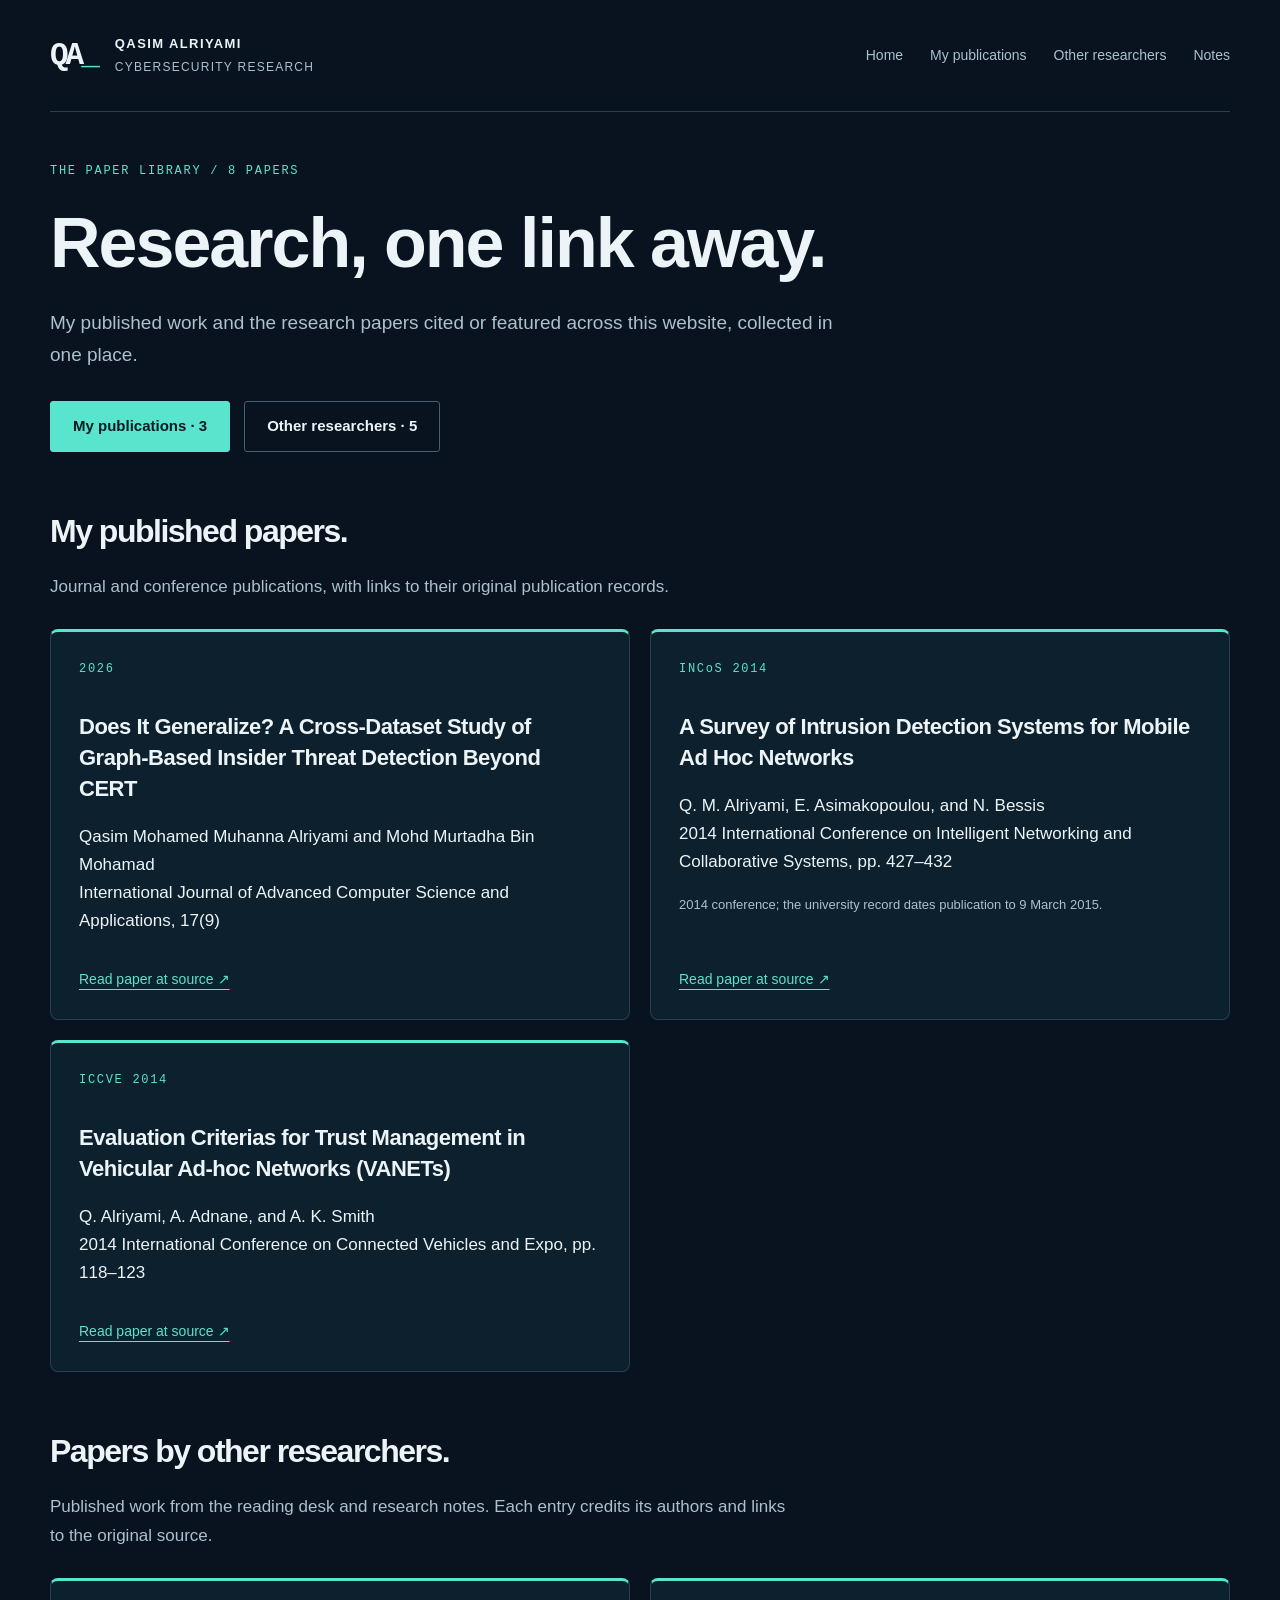
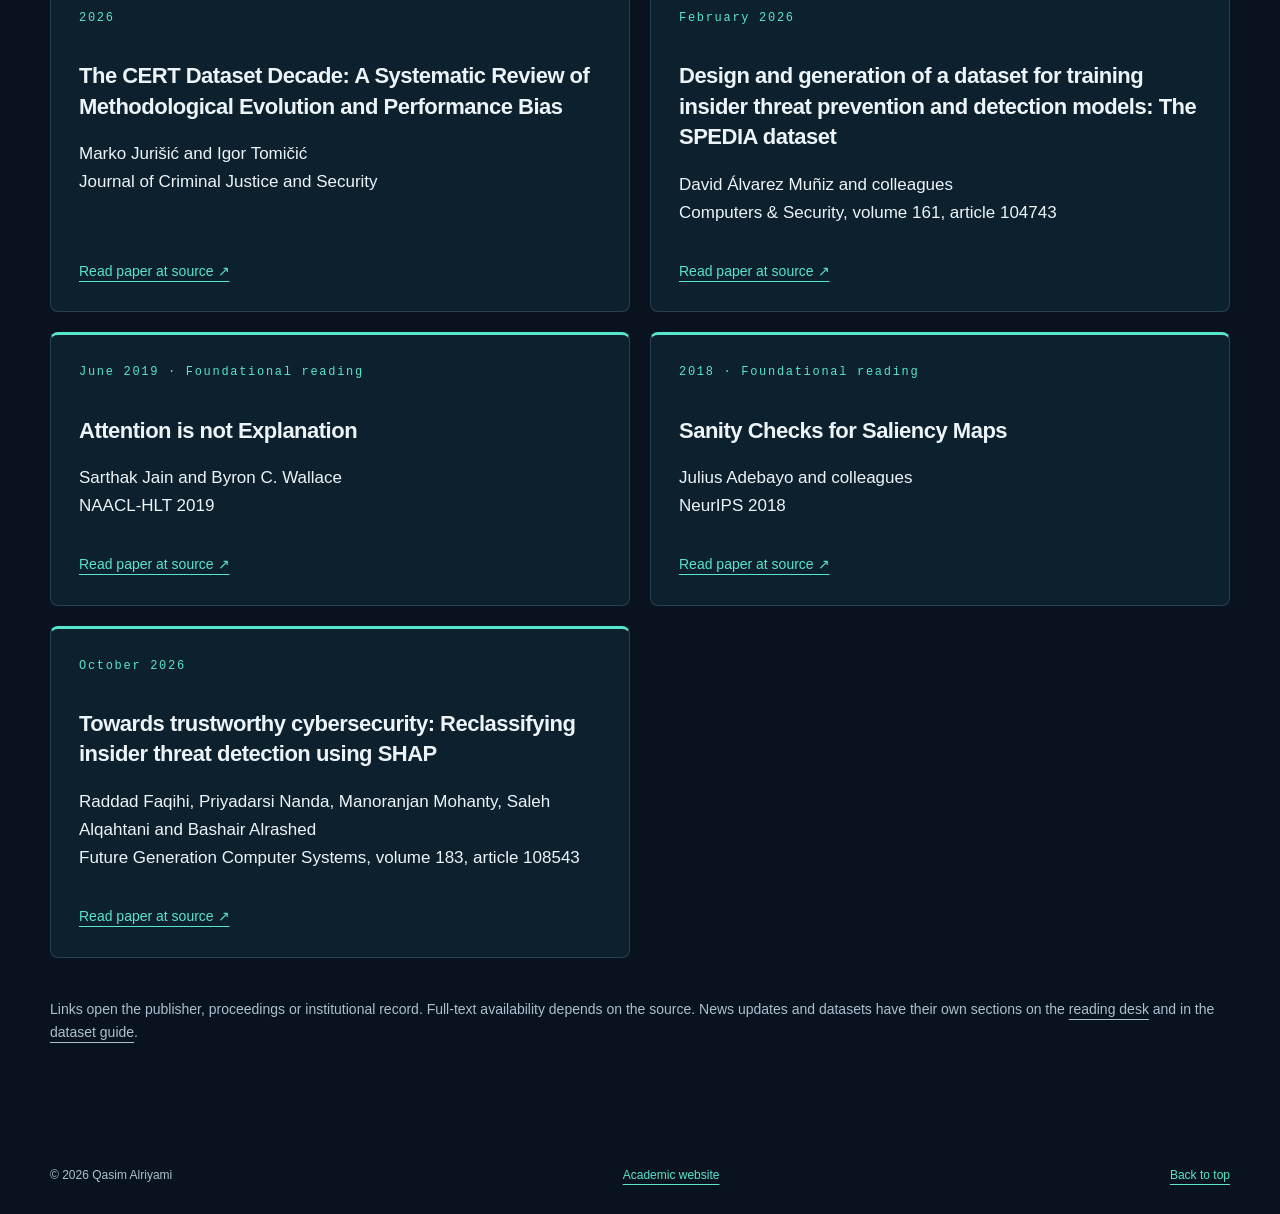
==== papers.html @ 3ee2c7c9 "Refresh reading desk with published SHAP insider-threat study" ====
<!doctype html>
<html lang="en"><head><meta charset="utf-8"><meta name="viewport" content="width=device-width, initial-scale=1"><meta name="description" content="Links to Qasim Alriyami's published research and papers cited or featured on his cybersecurity academic website."><meta name="theme-color" content="#08131f"><title>All papers | Qasim Alriyami</title><link rel="canonical" href="https://alriyami7777-alt.github.io/papers.html"><link rel="stylesheet" href="style.css?v=6"></head><body>
<a class="skip" href="#main">Skip to papers</a><header class="header wrap"><a class="brand" href="index.html"><span class="monogram">QA<span>_</span></span><span class="brand-text">QASIM ALRIYAMI<br><small>CYBERSECURITY RESEARCH</small></span></a><nav aria-label="Main navigation"><a href="index.html">Home</a><a href="#my-papers">My publications</a><a href="#other-papers">Other researchers</a><a href="index.html#notes">Notes</a></nav></header>
<main id="main" class="paper-library wrap"><div class="library-intro"><p class="eyebrow">THE PAPER LIBRARY / 8 PAPERS</p><h1>Research, one link away.</h1><p>My published work and the research papers cited or featured across this website, collected in one place.</p><div class="actions"><a class="button primary" href="#my-papers">My publications · 3</a><a class="button" href="#other-papers">Other researchers · 5</a></div></div>
<section id="my-papers" class="library-group" aria-labelledby="my-papers-title"><h2 id="my-papers-title">My published papers.</h2><p>Journal and conference publications, with links to their original publication records.</p><div class="paper-links-grid"><article class="paper-link-card"><p class="eyebrow">2026</p><h3><a href="https://thesai.org/Publications/ViewPaper?Volume=17&amp;Issue=9&amp;Code=IJACSA&amp;SerialNo=91">Does It Generalize? A Cross-Dataset Study of Graph-Based Insider Threat Detection Beyond CERT</a></h3><p class="reading-byline">Qasim Mohamed Muhanna Alriyami and Mohd Murtadha Bin Mohamad<br>International Journal of Advanced Computer Science and Applications, 17(9)</p><a class="text-link" href="https://thesai.org/Publications/ViewPaper?Volume=17&amp;Issue=9&amp;Code=IJACSA&amp;SerialNo=91" aria-label="Read paper: Does It Generalize? A Cross-Dataset Study of Graph-Based Insider Threat Detection Beyond CERT">Read paper at source ↗</a></article>
<article class="paper-link-card"><p class="eyebrow">INCoS 2014</p><h3><a href="https://doi.org/10.1109/INCoS.2014.27">A Survey of Intrusion Detection Systems for Mobile Ad Hoc Networks</a></h3><p class="reading-byline">Q. M. Alriyami, E. Asimakopoulou, and N. Bessis<br>2014 International Conference on Intelligent Networking and Collaborative Systems, pp. 427–432</p><p class="date-note">2014 conference; the university record dates publication to 9 March 2015.</p><a class="text-link" href="https://doi.org/10.1109/INCoS.2014.27" aria-label="Read paper: A Survey of Intrusion Detection Systems for Mobile Ad Hoc Networks">Read paper at source ↗</a></article>
<article class="paper-link-card"><p class="eyebrow">ICCVE 2014</p><h3><a href="https://doi.org/10.1109/ICCVE.2014.7297525">Evaluation Criterias for Trust Management in Vehicular Ad-hoc Networks (VANETs)</a></h3><p class="reading-byline">Q. Alriyami, A. Adnane, and A. K. Smith<br>2014 International Conference on Connected Vehicles and Expo, pp. 118–123</p><a class="text-link" href="https://doi.org/10.1109/ICCVE.2014.7297525" aria-label="Read paper: Evaluation Criterias for Trust Management in Vehicular Ad-hoc Networks (VANETs)">Read paper at source ↗</a></article></div></section>
<section id="other-papers" class="library-group" aria-labelledby="other-papers-title"><h2 id="other-papers-title">Papers by other researchers.</h2><p>Published work from the reading desk and research notes. Each entry credits its authors and links to the original source.</p><div class="paper-links-grid"><article class="paper-link-card"><p class="eyebrow">2026</p><h3><a href="https://www.fvv.um.si/rv/arhiv/2026/2026-02-Jurisic-Tomicic-E.html">The CERT Dataset Decade: A Systematic Review of Methodological Evolution and Performance Bias</a></h3><p class="reading-byline">Marko Jurišić and Igor Tomičić<br>Journal of Criminal Justice and Security</p><a class="text-link" href="https://www.fvv.um.si/rv/arhiv/2026/2026-02-Jurisic-Tomicic-E.html" aria-label="Read paper: The CERT Dataset Decade: A Systematic Review of Methodological Evolution and Performance Bias">Read paper at source ↗</a></article>
<article class="paper-link-card"><p class="eyebrow">February 2026</p><h3><a href="https://doi.org/10.1016/j.cose.2025.104743">Design and generation of a dataset for training insider threat prevention and detection models: The SPEDIA dataset</a></h3><p class="reading-byline">David Álvarez Muñiz and colleagues<br>Computers &amp; Security, volume 161, article 104743</p><a class="text-link" href="https://doi.org/10.1016/j.cose.2025.104743" aria-label="Read paper: Design and generation of a dataset for training insider threat prevention and detection models: The SPEDIA dataset">Read paper at source ↗</a></article>
<article class="paper-link-card"><p class="eyebrow">June 2019 · Foundational reading</p><h3><a href="https://aclanthology.org/N19-1357/">Attention is not Explanation</a></h3><p class="reading-byline">Sarthak Jain and Byron C. Wallace<br>NAACL-HLT 2019</p><a class="text-link" href="https://aclanthology.org/N19-1357/" aria-label="Read paper: Attention is not Explanation">Read paper at source ↗</a></article>
<article class="paper-link-card"><p class="eyebrow">2018 · Foundational reading</p><h3><a href="https://papers.nips.cc/paper/2018/hash/294a8ed24b1ad22ec2e7efea049b8737-Abstract.html">Sanity Checks for Saliency Maps</a></h3><p class="reading-byline">Julius Adebayo and colleagues<br>NeurIPS 2018</p><a class="text-link" href="https://papers.nips.cc/paper/2018/hash/294a8ed24b1ad22ec2e7efea049b8737-Abstract.html" aria-label="Read paper: Sanity Checks for Saliency Maps">Read paper at source ↗</a></article>
<article class="paper-link-card"><p class="eyebrow">October 2026</p><h3><a href="https://www.sciencedirect.com/science/article/pii/S0167739X26001779">Towards trustworthy cybersecurity: Reclassifying insider threat detection using SHAP</a></h3><p class="reading-byline">Raddad Faqihi, Priyadarsi Nanda, Manoranjan Mohanty, Saleh Alqahtani and Bashair Alrashed<br>Future Generation Computer Systems, volume 183, article 108543</p><a class="text-link" href="https://www.sciencedirect.com/science/article/pii/S0167739X26001779" aria-label="Read paper: Towards trustworthy cybersecurity: Reclassifying insider threat detection using SHAP">Read paper at source ↗</a></article></div></section>
<p class="library-footnote">Links open the publisher, proceedings or institutional record. Full-text availability depends on the source. News updates and datasets have their own sections on the <a href="index.html#reading">reading desk</a> and in the <a href="index.html#datasets">dataset guide</a>.</p></main><footer class="wrap"><span>© 2026 Qasim Alriyami</span><a href="index.html">Academic website</a><a href="#main">Back to top</a></footer></body></html>
---- style.css ----
:root{color-scheme:dark;--bg:#08131f;--panel:#102331;--text:#edf4f8;--muted:#acc0cf;--accent:#58e4cd;--line:#284151;--mono:Consolas,'Courier New',monospace;--sans:'Segoe UI',Arial,sans-serif}
*{box-sizing:border-box}html{scroll-behavior:smooth;scroll-padding-top:32px}body{margin:0;background:var(--bg);color:var(--text);font-family:var(--sans);font-size:17px;line-height:1.65}a{color:inherit;text-underline-offset:5px}a:hover{color:var(--accent)}a:focus-visible{outline:2px solid var(--accent);outline-offset:7px}::selection{background:var(--accent);color:var(--bg)}.wrap{width:min(1180px,calc(100% - 96px));margin-inline:auto}.header{display:flex;align-items:center;justify-content:space-between;gap:28px;padding-block:30px;border-bottom:1px solid var(--line)}.brand{display:flex;align-items:center;gap:18px;text-decoration:none}.monogram{font-family:var(--mono);font-size:31px;font-weight:700;letter-spacing:-3px}.monogram span{color:var(--accent)}.brand-text{font-size:13px;line-height:1.7;font-weight:700;letter-spacing:1.4px}.brand-text small{font-size:12px;font-weight:400;color:var(--muted);letter-spacing:1.25px}nav{display:flex;gap:27px}nav a{font-size:14px;text-decoration:none;color:var(--muted)}.hero{display:grid;grid-template-columns:1.25fr 1fr;align-items:center;gap:80px;padding-block:78px 90px}.eyebrow{font:12px/1.6 var(--mono);letter-spacing:1.7px;color:var(--accent);margin:0 0 24px}h1,h2,h3,p{margin-top:0}h1{font-size:clamp(58px,6.7vw,92px);line-height:1.02;font-weight:650;letter-spacing:-4.5px;margin-bottom:27px}.cursor{color:var(--accent)}.hero-line{font-size:29px;line-height:1.35;letter-spacing:-.6px;margin-bottom:23px}.hero-line em{font-style:normal;color:var(--accent)}.intro{max-width:540px;color:var(--muted);font-size:18px;line-height:1.75}.actions{display:flex;gap:14px;flex-wrap:wrap;margin-top:31px}.button{display:inline-flex;justify-content:center;align-items:center;padding:12px 22px;border:1px solid #45606e;border-radius:3px;text-decoration:none;font-size:15px;font-weight:600;min-height:48px}.button.primary{background:var(--accent);color:#071a21;border-color:var(--accent)}.button:hover{background:#183b47;color:var(--text)}.button.primary:hover{background:#90f2e0;color:#071a21}.research-panel{background:linear-gradient(135deg,#122a3a,#0a1a28);border:1px solid #365463;border-radius:7px;box-shadow:18px 18px 0 #0c1b27;transform:translateY(12px)}.panel-bar{display:flex;justify-content:space-between;border-bottom:1px solid #365463;padding:17px 25px;font:12px var(--mono);letter-spacing:1.3px;color:var(--muted)}.panel-body{padding:28px 32px}.prompt{font:14px var(--mono);color:var(--accent);margin-bottom:22px}.panel-body h2{font-size:27px;font-weight:500;line-height:1.4;letter-spacing:-.5px;margin-bottom:26px}.panel-body dl{margin:0}.panel-body dl div{display:grid;grid-template-columns:88px 1fr;gap:16px;border-top:1px solid var(--line);padding:15px 0}.panel-body dt{font:12px/1.7 var(--mono);letter-spacing:1px;color:var(--muted)}.panel-body dd{margin:0;font-size:15px;line-height:1.6}.signal{height:41px;display:flex;align-items:center;gap:5px;margin-top:20px}.signal span{display:block;flex:1;height:25%;background:#58e4cd66}.signal span:nth-child(3n){height:50%;background:#58e4cd99}.signal span:nth-child(4n){height:80%;background:#58e4cd}.signal span:nth-child(7n){height:100%}.panel-foot{font:12px/1.7 var(--mono);letter-spacing:1px;color:var(--muted);margin:12px 0 0}.identity-strip{border-block:1px solid var(--line);background:#0c1c29}.identity-inner{display:grid;grid-template-columns:1fr 1.15fr .8fr;gap:25px;padding-block:27px}.identity-inner span,.identity-inner a{font-size:13px;color:var(--muted);text-decoration:none}.identity-inner b{display:block;color:var(--text);font-size:14px;font-weight:500;margin-bottom:3px}.section{padding-block:92px}.section-heading{margin-bottom:42px;max-width:760px}.section-heading .eyebrow{margin-bottom:15px}h2{font-size:40px;line-height:1.2;font-weight:550;letter-spacing:-1.5px;margin-bottom:23px}.section-heading>p:not(.eyebrow){color:var(--muted);max-width:680px}.research-grid{display:grid;grid-template-columns:repeat(3,1fr);gap:0;border-top:1px solid var(--line)}.research-grid article{padding:30px 30px 8px 0}.research-grid article+article{border-left:1px solid var(--line);padding-left:30px}.index{font:13px var(--mono);color:var(--accent)}h3{font-size:23px;line-height:1.4;font-weight:550;letter-spacing:-.5px}.research-grid h3{margin-block:23px 17px}.research-grid p{font-size:16px;color:var(--muted)}.research-grid .tags{font:12px/1.7 var(--mono);letter-spacing:.7px;color:var(--accent);margin-top:26px}.publications{background:#0d1d2a;border-block:1px solid var(--line)}.horizontal{display:flex;justify-content:space-between;align-items:end;max-width:none;gap:35px}.horizontal h2{margin-bottom:0}.horizontal>p{font-size:15px;margin-bottom:0}.text-link{font-size:14px;color:var(--accent);white-space:nowrap}.publication{display:grid;grid-template-columns:145px 1fr;gap:30px;padding:36px 0;border-top:1px solid var(--line)}.publication:last-child{padding-bottom:0}.publication.featured{padding:32px;background:#122b39;border:1px solid #365965;border-left:3px solid var(--accent);margin-bottom:16px}.pub-year{font:29px/1.3 var(--mono);color:var(--accent)}.pub-year span{display:block;font-size:12px;line-height:1.7;letter-spacing:1px;color:var(--muted);margin-top:11px}.pub-content h3{font-size:24px;max-width:770px;margin-bottom:15px}.pub-content h3 a{text-decoration:none}.pub-content .eyebrow{font-size:12px;margin-bottom:14px}.authors{font-size:15px;margin-bottom:5px;color:#cedce6}.venue{font-size:14px;color:var(--muted);margin-bottom:13px}.pub-summary{color:var(--muted);font-size:16px;max-width:760px;margin-top:19px}.pub-links{display:flex;gap:24px;flex-wrap:wrap;margin-top:22px;font-size:14px;color:var(--accent)}.date-note{font-size:13px;color:var(--muted)}.repo{display:grid;grid-template-columns:45px 1fr 90px;gap:28px;padding:30px 0;border-top:1px solid var(--line);text-decoration:none}.repo-number{font:16px var(--mono);color:var(--muted);padding-top:5px}.repo-label{font:12px/1.7 var(--mono);letter-spacing:1px;color:var(--accent)}.repo h3{margin:8px 0}.repo p{font-size:16px;color:var(--muted);max-width:740px;margin:0}.repo-action{font-size:14px;align-self:center;color:var(--accent)}.repo:hover{background:#102331}.principles{border-top:1px solid var(--line);display:grid;grid-template-columns:1fr 1.3fr;gap:60px}.principle-list article{display:flex;gap:23px;margin-bottom:26px}.principle-list article:last-child{margin-bottom:0}.principle-list article>span{font:13px var(--mono);color:var(--accent);padding-top:8px}.principle-list h3{font-size:21px;margin-bottom:9px}.principle-list p{font-size:16px;color:var(--muted);margin:0}.connect{padding-block:75px;background:#12323d;border-block:1px solid #345864}.connect h2{font-size:48px}.connect p:not(.eyebrow){max-width:630px;color:#c1d7de}footer{padding-block:28px;display:flex;justify-content:space-between;gap:20px;color:var(--muted);font-size:12px}footer a{color:var(--accent)}.skip{position:absolute;left:20px;top:-100px;padding:12px 18px;background:var(--accent);color:var(--bg);z-index:10}.skip:focus{top:15px}
@media(max-width:1000px){.wrap{width:calc(100% - 64px)}.hero{gap:40px}.hero h1{font-size:72px}.brand-text{display:none}.panel-body{padding:24px}.research-grid article{padding-right:20px}.research-grid article+article{padding-left:20px}.identity-inner{grid-template-columns:1fr 1fr}.identity-inner>a{grid-column:1/-1}.principles{gap:35px}}
@media(max-width:720px){.wrap{width:calc(100% - 40px)}.header{padding-block:22px;gap:16px;flex-wrap:wrap}nav{gap:21px;flex-wrap:wrap}nav a{font-size:13px}.hero{grid-template-columns:1fr;gap:34px;padding-block:48px 60px}.hero h1{font-size:68px;letter-spacing:-3px}.eyebrow{font-size:12px;letter-spacing:1.2px}.hero-line{font-size:26px}.intro{font-size:17px}.research-panel{transform:none;box-shadow:8px 8px 0 #0c1b27}.panel-body h2 br{display:none}.panel-body h2{font-size:25px}.signal{height:28px}.identity-inner{grid-template-columns:1fr;gap:19px}.section{padding-block:58px}h2{font-size:33px}.research-grid{grid-template-columns:1fr}.research-grid article,.research-grid article+article{padding:25px 0;border-left:0;border-bottom:1px solid var(--line)}.research-grid h3 br{display:none}.research-grid h3{margin-top:15px}.research-grid .tags{margin-top:16px}.horizontal{display:block}.horizontal .text-link{display:inline-block;margin-top:22px}.horizontal>p{margin-top:20px}.publication,.publication.featured{grid-template-columns:1fr;gap:20px;padding:27px 0}.publication.featured{padding:25px 20px}.pub-year{display:flex;gap:17px;align-items:center;font-size:24px}.pub-year span{margin:0}.pub-content h3{font-size:22px}.repo{grid-template-columns:27px 1fr;gap:15px}.repo-action{grid-column:2}.repo h3{font-size:21px}.principles{grid-template-columns:1fr;gap:15px}.connect{padding-block:55px}.connect h2{font-size:39px}footer{flex-wrap:wrap}footer>span:nth-child(2){display:none}}
@media(prefers-reduced-motion:reduce){html{scroll-behavior:auto}}
@media print{body{background:white;color:#111;font-size:11pt}.wrap{width:100%}.header,nav,.research-panel,.actions,.identity-strip,.connect,footer,.skip{display:none}.hero{display:block;padding:10px 0}.hero h1{font-size:36pt}.hero h1 br{display:none}h2{font-size:22pt}h3,.pub-content h3{font-size:14pt}.section{padding:20px 0}.publications,.publication.featured{background:white;border-color:#aaa}.eyebrow,.pub-year,.pub-links,a,.hero-line em,.index,.repo-label{color:#174b57}.intro,.section-heading>p,.research-grid p,.authors,.venue,.pub-summary,.date-note,.repo p,.principle-list p{color:#333}.research-grid,.principles{display:block}.research-grid article+article{border:0;padding-left:0}.publication{break-inside:avoid}.pub-links{margin-top:8px}.repo-action{display:none}}

/* Graphics edition */
.hero{grid-template-columns:1fr 1.08fr;gap:45px;padding-block:64px 72px}.hero-copy{position:relative;z-index:1}.hero h1{font-size:clamp(58px,6.4vw,86px)}
.cyber-visual{position:relative;margin:0;background:#07141f;border:1px solid #34515c;border-radius:12px;overflow:hidden;box-shadow:0 24px 64px #0005;isolation:isolate}
.cyber-visual img{display:block;width:100%;height:auto;aspect-ratio:1/1;object-fit:cover}.visual-kicker{display:flex;justify-content:space-between;align-items:center;gap:15px;padding:19px 24px;background:#0c202c;font:12px/1.6 var(--mono);letter-spacing:1px;color:#b7e8e2;border-bottom:1px solid #294652}.mini-icon{width:21px;height:21px;flex-shrink:0;color:var(--accent)}
.cyber-visual figcaption{display:flex;justify-content:space-between;gap:16px;padding:19px 24px;background:#0c202c;font:12px/1.7 var(--mono);letter-spacing:1px;color:var(--muted);border-top:1px solid #294652}
.research-grid{gap:20px;border:0}.research-grid article,.research-grid article+article{padding:26px;background:#0d202d;border:1px solid #2b4351;border-radius:8px;transition:border-color .2s,transform .2s}.research-grid article:hover{border-color:#58e4cdaa;transform:translateY(-3px)}.research-card-top{display:flex;justify-content:space-between;align-items:center}.research-icon{color:var(--accent);width:32px;height:32px}.research-grid h3{margin-top:25px}.research-grid .index{color:#98b0bf}.research-grid .tags{font-size:12px;overflow-wrap:anywhere}
.publication-icon{display:block;width:31px;height:31px;margin-bottom:20px;color:#76b8ba}.publication.featured{border-radius:8px;background:linear-gradient(120deg,#123240,#101f2e);box-shadow:0 12px 30px #0002}.publication.featured .publication-icon{color:var(--accent)}.pub-links a{display:inline-flex;align-items:center;border:1px solid #3a5f68;border-radius:4px;padding:7px 13px;text-decoration:none;font-size:13px}.pub-links a:hover{background:#214451;color:#f1ffff}.pub-links{gap:12px}.repo{border-bottom:1px solid var(--line);padding-inline:20px;border-radius:6px}.connect{background:linear-gradient(110deg,#12323d,#0a1828)}
@media(max-width:1000px){.hero{gap:32px}.hero h1{font-size:70px}.visual-kicker,.cyber-visual figcaption{padding:16px;font-size:12px}.research-grid{gap:14px}.research-grid article,.research-grid article+article{padding:21px}}
@media(max-width:720px){.hero{grid-template-columns:1fr;gap:40px;padding-block:45px 50px}.hero h1{font-size:68px}.cyber-visual{max-width:520px;width:100%;margin-inline:auto}.visual-kicker,.cyber-visual figcaption{font-size:12px;padding:15px}.research-grid{gap:18px}.research-grid article,.research-grid article+article{padding:24px}.publication-icon{width:24px;height:24px;margin:0}.pub-year{flex-wrap:wrap}.pub-year span{flex-basis:auto}.repo{padding-inline:0}}
@media(prefers-reduced-motion:reduce){.research-grid article{transition:none}.research-grid article:hover{transform:none}}
@media print{.cyber-visual,.research-icon,.publication-icon{display:none}.research-grid article,.research-grid article+article,.publication.featured{background:white;box-shadow:none;border:1px solid #aaa;break-inside:avoid;margin-bottom:15px}.pub-links a{border:0;padding:0}}

/* Research notebook and curated reading */
.notebook-strip{display:flex;align-items:center;gap:25px;padding-block:22px;border-bottom:1px solid var(--line)}.notebook-strip .eyebrow{margin:0;flex-shrink:0}.notebook-strip>a{font-size:15px;text-decoration:none}.notebook-strip>time{font:12px var(--mono);color:var(--muted);margin-left:auto;white-space:nowrap}
.notes-grid{display:grid;grid-template-columns:repeat(3,minmax(0,1fr));gap:22px}.note-card{display:flex;flex-direction:column;padding:27px;border:1px solid #385260;border-top:3px solid var(--accent);border-radius:7px;background:#102331}.note-card-top{display:flex;align-items:center;justify-content:space-between;gap:15px;margin-bottom:23px}.note-topic{font:12px var(--mono);color:var(--accent);letter-spacing:1px}.note-card h3{font-size:24px;line-height:1.35}.note-card h3 a{text-decoration:none}.note-card>p{color:var(--muted);font-size:16px}.note-card-bottom{display:flex;justify-content:space-between;align-items:center;gap:14px;margin-top:auto;padding-top:19px;border-top:1px solid var(--line);font-size:13px}.note-card-bottom time{color:var(--muted)}.note-card-bottom a{color:var(--accent)}
.reading-section{background:#0d1d2a;border-block:1px solid var(--line)}.reading-intro{max-width:750px;color:var(--muted);margin-bottom:40px}.reading-reviewed{font-size:13px!important}.reading-reviewed time{font-size:15px;color:var(--accent)}.reading-group+.reading-group{margin-top:45px}.reading-group>h3{font-size:22px;margin-bottom:22px}.reading-news-grid,.reading-paper-grid{display:grid;grid-template-columns:repeat(2,minmax(0,1fr));gap:22px}.reading-card{padding:27px;background:#0a1824;border:1px solid #2b4554;border-radius:6px}.reading-card h4{font-size:22px;line-height:1.4;letter-spacing:-.4px;font-weight:550;margin:16px 0}.reading-card h4 a{text-decoration:none}.reading-meta{font:12px/1.8 var(--mono);color:var(--accent);margin-bottom:12px}.reading-meta span{color:var(--muted)}.reading-card p{font-size:15px;color:var(--muted)}.reading-card .reading-meta{font-size:12px;color:var(--accent)}.reading-card .reading-byline{font-size:13px;color:#bad0de;margin-bottom:18px}.reading-relevance{border-left:2px solid #3d797a;padding-left:15px;margin-block:22px}.reading-relevance strong{display:block;color:#d7e9ef;font-size:13px;font-weight:600;margin-bottom:4px}.reading-card>.text-link{font-size:14px}.reading-footnote{font-size:13px;color:var(--muted);max-width:860px;margin:32px 0 0}
.note-page{max-width:820px;padding-block:50px 80px}.note-page article>.eyebrow{margin-top:45px}.note-page h1{font-size:clamp(38px,4.6vw,58px);line-height:1.12;letter-spacing:-2px;margin-bottom:22px}.note-page article>p{font-size:18px;line-height:1.85;color:#c5d5df}.note-page article>.note-meta{font:13px/1.6 var(--mono);color:var(--accent);margin-bottom:30px}.note-page article>.note-lead{font-size:23px;color:#edf4f8;line-height:1.6;margin-bottom:32px}.note-sources{border-block:1px solid var(--line);padding-block:25px;margin-top:35px}.note-sources h2{font-size:23px;letter-spacing:-.5px}.note-sources ul{padding-left:22px}.note-sources li{margin-bottom:14px;font-size:16px;color:var(--accent)}.note-context{font-size:14px;color:var(--muted);margin-top:28px}
@media(max-width:1000px){nav{gap:18px}.notes-grid{gap:15px}.note-card{padding:22px}.note-card h3{font-size:22px}.notebook-strip{gap:18px}.notebook-strip .eyebrow{max-width:145px}.reading-card{padding:23px}}
@media(max-width:720px){.header{align-items:flex-start}.header nav{gap:15px 20px;max-width:270px;justify-content:flex-end}.notes-grid,.reading-news-grid,.reading-paper-grid{grid-template-columns:1fr}.notebook-strip{display:grid;gap:7px;padding-block:20px}.notebook-strip .eyebrow{max-width:none}.notebook-strip>time{margin:0}.reading-reviewed{margin-top:20px!important}.note-page{padding-block:35px 50px}.note-page h1{font-size:40px;letter-spacing:-1.3px}.note-page article>.note-lead{font-size:21px}.note-page article>p{font-size:17px}.reading-card h4{font-size:21px}.note-sources a{overflow-wrap:anywhere}}
@media print{.notebook-strip{display:none}.notes-grid,.reading-news-grid,.reading-paper-grid{display:block}.note-card,.reading-card,.reading-section{background:white;color:#111;break-inside:avoid;margin-bottom:15px}.note-page article>p,.reading-card p,.note-card>p,.reading-footnote,.note-context{color:#333}.note-page article>.note-lead{color:#111}.note-card h3 a,.reading-card h4 a{color:#174b57}}

/* Academic qualifications */
.education-section{border-top:1px solid var(--line)}.education-grid{display:grid;grid-template-columns:repeat(3,minmax(0,1fr));gap:22px}.education-card{padding:30px 27px;background:linear-gradient(135deg,#10303e,#0c1c2a);border:1px solid #335767;border-radius:8px}.degree-mark{font-size:45px;font-weight:600;letter-spacing:-1.5px;line-height:1.2;display:block;color:var(--accent);margin-bottom:24px}.education-card h3{font-size:23px;margin-bottom:10px}.degree-field{color:#d5e8f0;font-size:17px;margin-bottom:22px}.degree-institution{color:#d5e8f0;font-size:16px;margin:22px 0 6px}.degree-location{font-size:14px;color:var(--muted);margin:0}.education-section .horizontal>p{max-width:370px}@media(max-width:720px){.education-grid{grid-template-columns:1fr}.education-card{padding:26px}.education-section h2{font-size:32px}}@media print{.education-grid{display:block}.education-card{background:white;break-inside:avoid;margin-bottom:12px}.degree-institution,.degree-field,.degree-location{color:#333}}

/* Institution links and dataset field guide */
.degree-institution a{color:var(--accent);text-decoration:underline;text-decoration-thickness:1px;text-underline-offset:4px}.dataset-section{padding-top:54px;scroll-margin-top:24px}.dataset-heading{max-width:750px;margin-bottom:26px}.dataset-heading h3{font-size:30px;margin-bottom:16px}.dataset-heading>p:last-child,.dataset-footnote{color:var(--muted);font-size:15px}.dataset-grid{display:grid;grid-template-columns:repeat(3,minmax(0,1fr));gap:20px}.dataset-card{display:flex;flex-direction:column;padding:26px;border:1px solid var(--line);border-top:3px solid var(--accent);border-radius:8px;background:#0d202d;scroll-margin-top:24px}.dataset-kind{font:11px/1.7 var(--mono);letter-spacing:.6px;color:var(--accent);min-height:38px}.dataset-card h4{font:600 32px/1.2 var(--mono);letter-spacing:-1px;margin:0 0 16px}.dataset-card p{font-size:15px;color:var(--muted)}.dataset-card .dataset-kind{font-size:11px;color:var(--accent)}.dataset-owner{font-size:13px!important;min-height:62px}.dataset-context{border-top:1px solid var(--line);padding-top:18px}.dataset-context strong{display:block;color:var(--text);margin-bottom:6px;font-weight:500}.dataset-card .text-link{margin-top:auto;padding-top:14px;white-space:normal}.dataset-footnote{margin-top:23px}.dataset-footnote a{color:var(--accent)}
@media(max-width:900px){.dataset-grid{grid-template-columns:1fr}.dataset-kind,.dataset-owner{min-height:0}.dataset-card{padding:24px}.dataset-heading h3{font-size:26px}}
@media print{.dataset-grid{display:block}.dataset-card{background:white;break-inside:avoid;margin-bottom:15px}.dataset-card p,.dataset-context strong,.dataset-heading>p:last-child,.dataset-footnote{color:#333}}

/* All papers library */
.paper-library{padding-block:50px 80px}.library-intro{max-width:800px;margin-bottom:46px}.library-intro h1{font-size:clamp(42px,6vw,70px);line-height:1.1;letter-spacing:-2px;margin:15px 0 25px}.library-intro>p:not(.eyebrow){color:var(--muted);font-size:19px}.library-group{margin-top:60px;scroll-margin-top:24px}.library-group>h2{font-size:32px}.library-group>p{color:var(--muted);max-width:750px}.paper-links-grid{display:grid;grid-template-columns:repeat(2,minmax(0,1fr));gap:20px;margin-top:28px}.paper-link-card{padding:28px;display:flex;flex-direction:column;border:1px solid var(--line);border-top:3px solid var(--accent);border-radius:8px;background:#0d202d}.paper-link-card h3{font-size:22px;margin:9px 0 18px}.paper-link-card h3 a{text-decoration:none}.paper-link-card .text-link{margin-top:auto;padding-top:15px;white-space:normal}.paper-link-card .reading-byline{margin-bottom:18px}.library-footnote{margin-top:40px;color:var(--muted);font-size:14px}
@media(max-width:720px){.paper-links-grid{grid-template-columns:1fr}.paper-library{padding-top:32px}.paper-link-card{padding:23px}.library-group{margin-top:45px}}
@media print{.paper-links-grid{display:block}.paper-link-card{background:white;break-inside:avoid;margin-bottom:15px}.library-intro>p:not(.eyebrow),.library-group>p,.library-footnote{color:#333}}
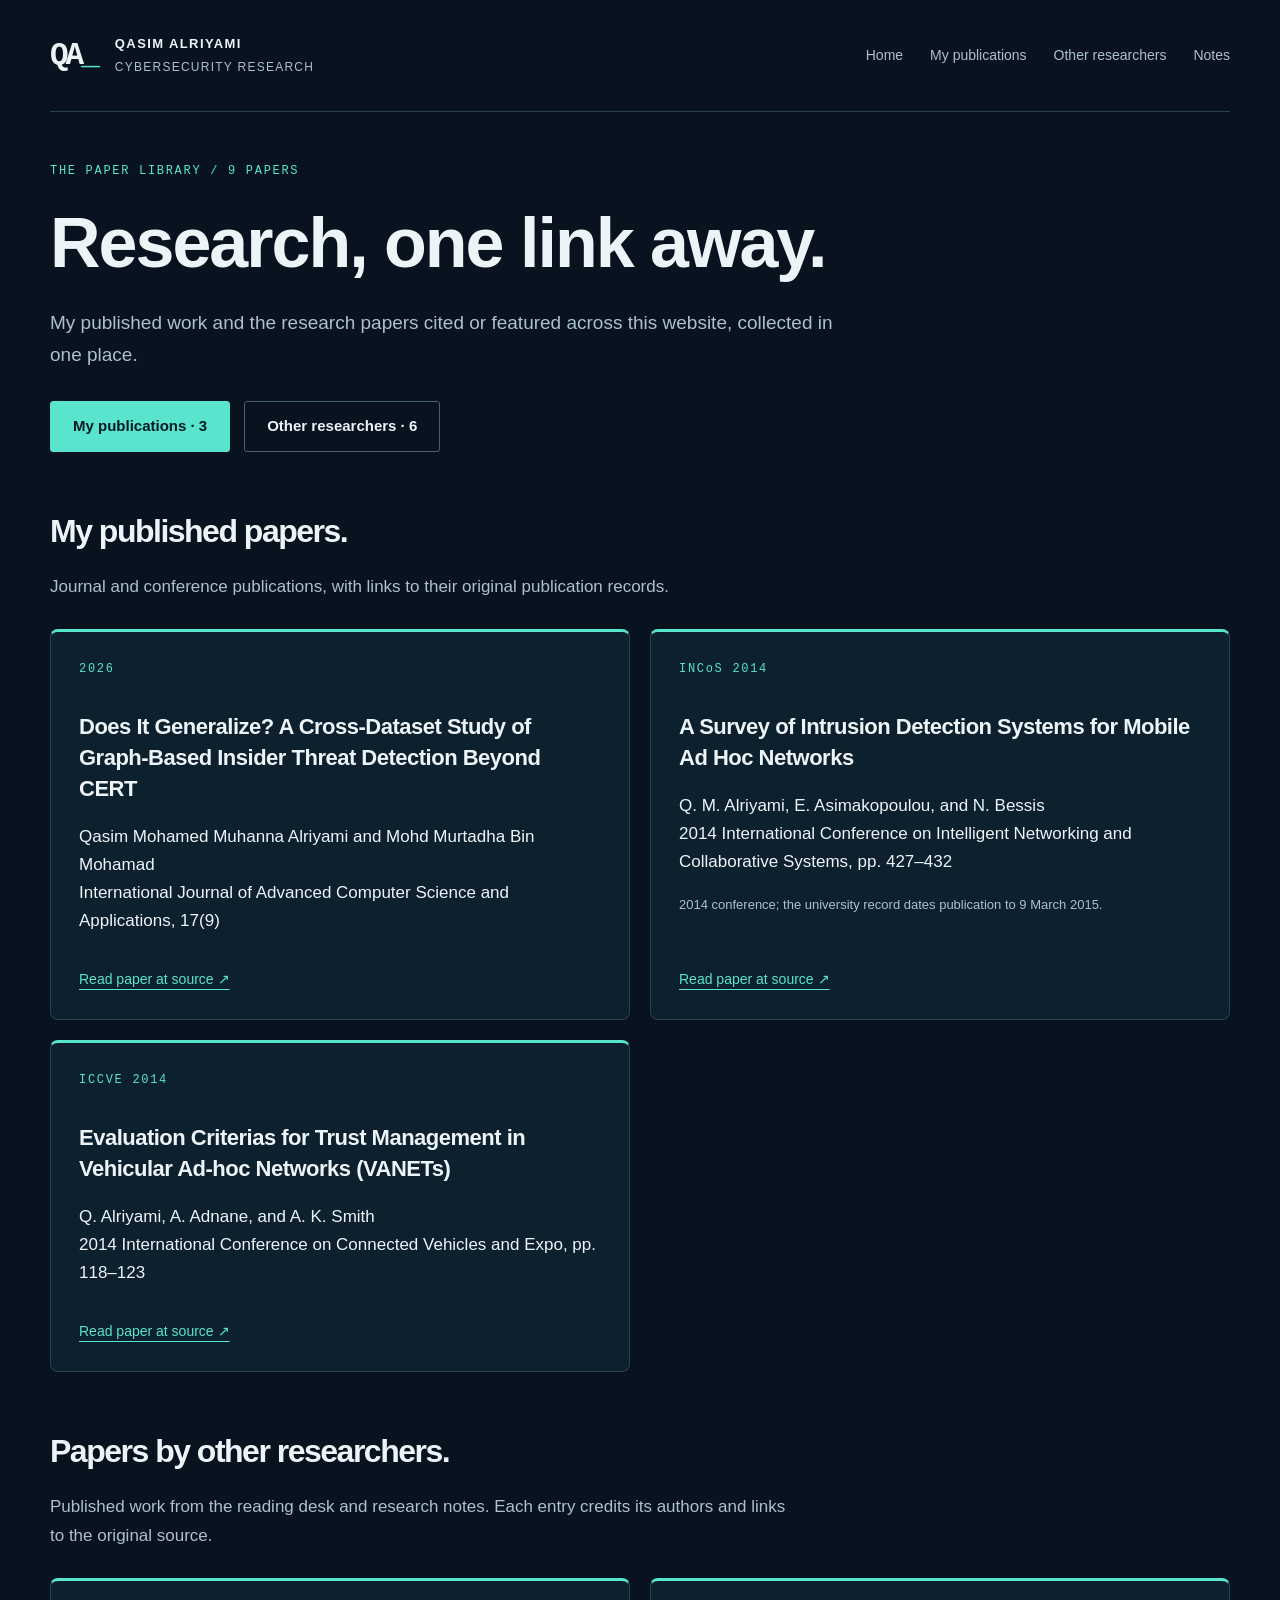
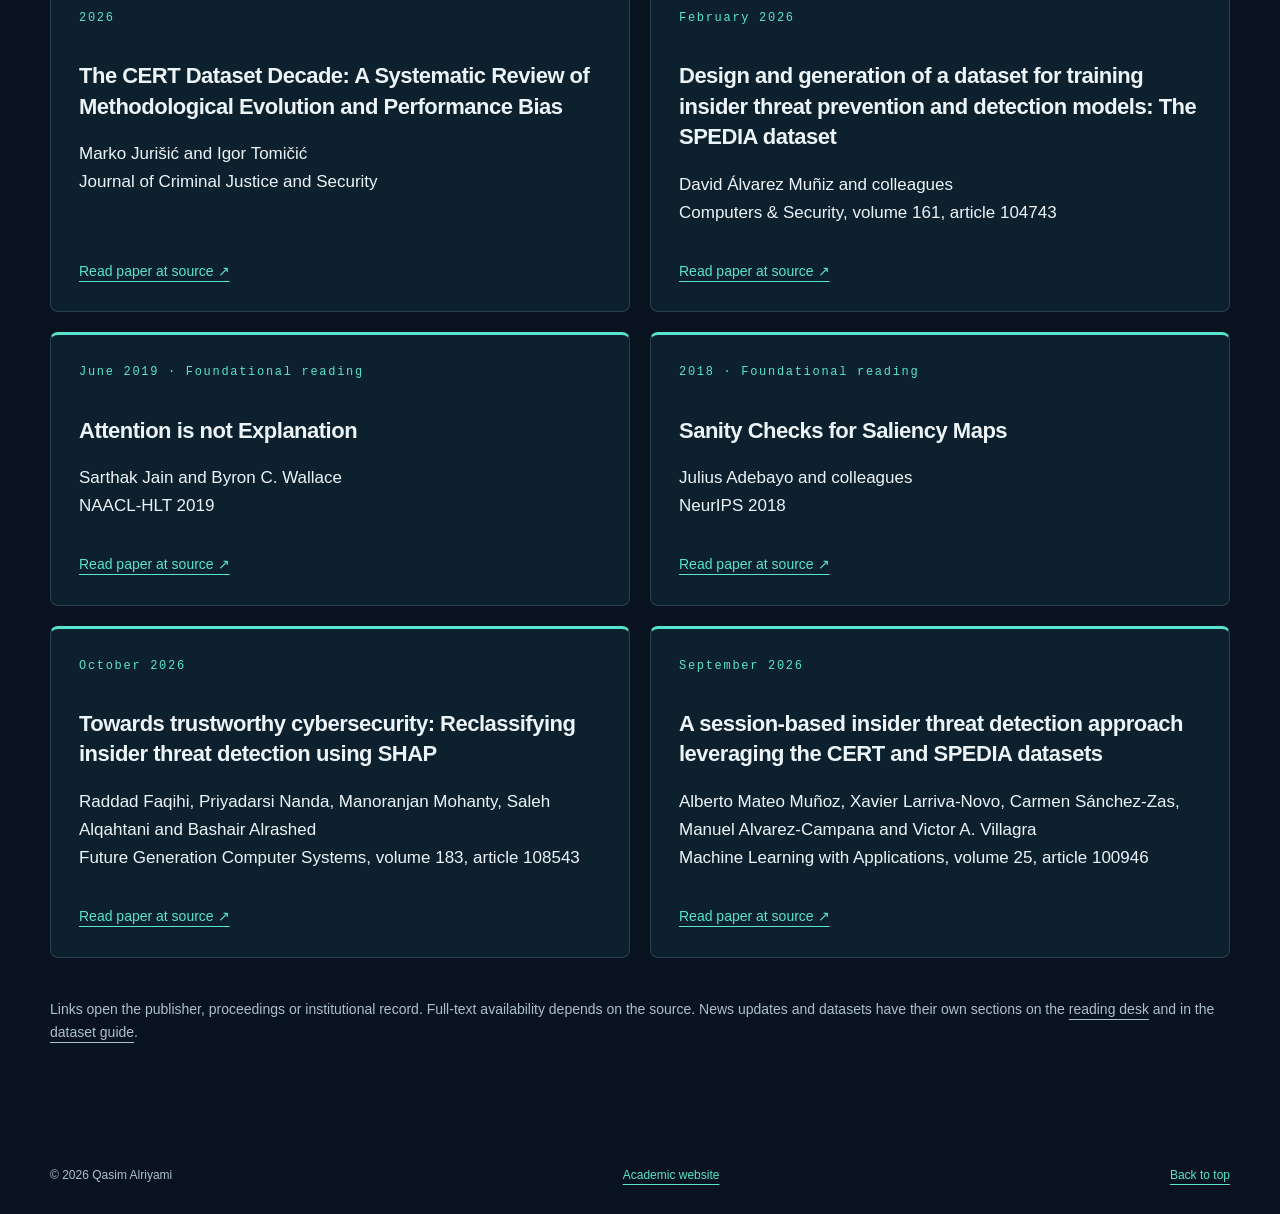
==== commit bcd4e1df: "Add published CERT and SPEDIA session-based detection study" ====
--- a/papers.html
+++ b/papers.html
@@ -1,7 +1,7 @@
 <!doctype html>
 <html lang="en"><head><meta charset="utf-8"><meta name="viewport" content="width=device-width, initial-scale=1"><meta name="description" content="Links to Qasim Alriyami's published research and papers cited or featured on his cybersecurity academic website."><meta name="theme-color" content="#08131f"><title>All papers | Qasim Alriyami</title><link rel="canonical" href="https://alriyami7777-alt.github.io/papers.html"><link rel="stylesheet" href="style.css?v=6"></head><body>
 <a class="skip" href="#main">Skip to papers</a><header class="header wrap"><a class="brand" href="index.html"><span class="monogram">QA<span>_</span></span><span class="brand-text">QASIM ALRIYAMI<br><small>CYBERSECURITY RESEARCH</small></span></a><nav aria-label="Main navigation"><a href="index.html">Home</a><a href="#my-papers">My publications</a><a href="#other-papers">Other researchers</a><a href="index.html#notes">Notes</a></nav></header>
-<main id="main" class="paper-library wrap"><div class="library-intro"><p class="eyebrow">THE PAPER LIBRARY / 8 PAPERS</p><h1>Research, one link away.</h1><p>My published work and the research papers cited or featured across this website, collected in one place.</p><div class="actions"><a class="button primary" href="#my-papers">My publications · 3</a><a class="button" href="#other-papers">Other researchers · 5</a></div></div>
+<main id="main" class="paper-library wrap"><div class="library-intro"><p class="eyebrow">THE PAPER LIBRARY / 9 PAPERS</p><h1>Research, one link away.</h1><p>My published work and the research papers cited or featured across this website, collected in one place.</p><div class="actions"><a class="button primary" href="#my-papers">My publications · 3</a><a class="button" href="#other-papers">Other researchers · 6</a></div></div>
 <section id="my-papers" class="library-group" aria-labelledby="my-papers-title"><h2 id="my-papers-title">My published papers.</h2><p>Journal and conference publications, with links to their original publication records.</p><div class="paper-links-grid"><article class="paper-link-card"><p class="eyebrow">2026</p><h3><a href="https://thesai.org/Publications/ViewPaper?Volume=17&amp;Issue=9&amp;Code=IJACSA&amp;SerialNo=91">Does It Generalize? A Cross-Dataset Study of Graph-Based Insider Threat Detection Beyond CERT</a></h3><p class="reading-byline">Qasim Mohamed Muhanna Alriyami and Mohd Murtadha Bin Mohamad<br>International Journal of Advanced Computer Science and Applications, 17(9)</p><a class="text-link" href="https://thesai.org/Publications/ViewPaper?Volume=17&amp;Issue=9&amp;Code=IJACSA&amp;SerialNo=91" aria-label="Read paper: Does It Generalize? A Cross-Dataset Study of Graph-Based Insider Threat Detection Beyond CERT">Read paper at source ↗</a></article>
 <article class="paper-link-card"><p class="eyebrow">INCoS 2014</p><h3><a href="https://doi.org/10.1109/INCoS.2014.27">A Survey of Intrusion Detection Systems for Mobile Ad Hoc Networks</a></h3><p class="reading-byline">Q. M. Alriyami, E. Asimakopoulou, and N. Bessis<br>2014 International Conference on Intelligent Networking and Collaborative Systems, pp. 427–432</p><p class="date-note">2014 conference; the university record dates publication to 9 March 2015.</p><a class="text-link" href="https://doi.org/10.1109/INCoS.2014.27" aria-label="Read paper: A Survey of Intrusion Detection Systems for Mobile Ad Hoc Networks">Read paper at source ↗</a></article>
 <article class="paper-link-card"><p class="eyebrow">ICCVE 2014</p><h3><a href="https://doi.org/10.1109/ICCVE.2014.7297525">Evaluation Criterias for Trust Management in Vehicular Ad-hoc Networks (VANETs)</a></h3><p class="reading-byline">Q. Alriyami, A. Adnane, and A. K. Smith<br>2014 International Conference on Connected Vehicles and Expo, pp. 118–123</p><a class="text-link" href="https://doi.org/10.1109/ICCVE.2014.7297525" aria-label="Read paper: Evaluation Criterias for Trust Management in Vehicular Ad-hoc Networks (VANETs)">Read paper at source ↗</a></article></div></section>
@@ -9,5 +9,6 @@
 <article class="paper-link-card"><p class="eyebrow">February 2026</p><h3><a href="https://doi.org/10.1016/j.cose.2025.104743">Design and generation of a dataset for training insider threat prevention and detection models: The SPEDIA dataset</a></h3><p class="reading-byline">David Álvarez Muñiz and colleagues<br>Computers &amp; Security, volume 161, article 104743</p><a class="text-link" href="https://doi.org/10.1016/j.cose.2025.104743" aria-label="Read paper: Design and generation of a dataset for training insider threat prevention and detection models: The SPEDIA dataset">Read paper at source ↗</a></article>
 <article class="paper-link-card"><p class="eyebrow">June 2019 · Foundational reading</p><h3><a href="https://aclanthology.org/N19-1357/">Attention is not Explanation</a></h3><p class="reading-byline">Sarthak Jain and Byron C. Wallace<br>NAACL-HLT 2019</p><a class="text-link" href="https://aclanthology.org/N19-1357/" aria-label="Read paper: Attention is not Explanation">Read paper at source ↗</a></article>
 <article class="paper-link-card"><p class="eyebrow">2018 · Foundational reading</p><h3><a href="https://papers.nips.cc/paper/2018/hash/294a8ed24b1ad22ec2e7efea049b8737-Abstract.html">Sanity Checks for Saliency Maps</a></h3><p class="reading-byline">Julius Adebayo and colleagues<br>NeurIPS 2018</p><a class="text-link" href="https://papers.nips.cc/paper/2018/hash/294a8ed24b1ad22ec2e7efea049b8737-Abstract.html" aria-label="Read paper: Sanity Checks for Saliency Maps">Read paper at source ↗</a></article>
-<article class="paper-link-card"><p class="eyebrow">October 2026</p><h3><a href="https://www.sciencedirect.com/science/article/pii/S0167739X26001779">Towards trustworthy cybersecurity: Reclassifying insider threat detection using SHAP</a></h3><p class="reading-byline">Raddad Faqihi, Priyadarsi Nanda, Manoranjan Mohanty, Saleh Alqahtani and Bashair Alrashed<br>Future Generation Computer Systems, volume 183, article 108543</p><a class="text-link" href="https://www.sciencedirect.com/science/article/pii/S0167739X26001779" aria-label="Read paper: Towards trustworthy cybersecurity: Reclassifying insider threat detection using SHAP">Read paper at source ↗</a></article></div></section>
+<article class="paper-link-card"><p class="eyebrow">October 2026</p><h3><a href="https://www.sciencedirect.com/science/article/pii/S0167739X26001779">Towards trustworthy cybersecurity: Reclassifying insider threat detection using SHAP</a></h3><p class="reading-byline">Raddad Faqihi, Priyadarsi Nanda, Manoranjan Mohanty, Saleh Alqahtani and Bashair Alrashed<br>Future Generation Computer Systems, volume 183, article 108543</p><a class="text-link" href="https://www.sciencedirect.com/science/article/pii/S0167739X26001779" aria-label="Read paper: Towards trustworthy cybersecurity: Reclassifying insider threat detection using SHAP">Read paper at source ↗</a></article>
+<article class="paper-link-card"><p class="eyebrow">September 2026</p><h3><a href="https://www.sciencedirect.com/science/article/pii/S2666827026001118">A session-based insider threat detection approach leveraging the CERT and SPEDIA datasets</a></h3><p class="reading-byline">Alberto Mateo Muñoz, Xavier Larriva-Novo, Carmen Sánchez-Zas, Manuel Alvarez-Campana and Victor A. Villagra<br>Machine Learning with Applications, volume 25, article 100946</p><a class="text-link" href="https://www.sciencedirect.com/science/article/pii/S2666827026001118" aria-label="Read paper: A session-based insider threat detection approach leveraging the CERT and SPEDIA datasets">Read paper at source ↗</a></article></div></section>
 <p class="library-footnote">Links open the publisher, proceedings or institutional record. Full-text availability depends on the source. News updates and datasets have their own sections on the <a href="index.html#reading">reading desk</a> and in the <a href="index.html#datasets">dataset guide</a>.</p></main><footer class="wrap"><span>© 2026 Qasim Alriyami</span><a href="index.html">Academic website</a><a href="#main">Back to top</a></footer></body></html>
--- a/style.css
+++ b/style.css
@@ -27,7 +27,7 @@
 @media print{.notebook-strip{display:none}.notes-grid,.reading-news-grid,.reading-paper-grid{display:block}.note-card,.reading-card,.reading-section{background:white;color:#111;break-inside:avoid;margin-bottom:15px}.note-page article>p,.reading-card p,.note-card>p,.reading-footnote,.note-context{color:#333}.note-page article>.note-lead{color:#111}.note-card h3 a,.reading-card h4 a{color:#174b57}}
 
 /* Academic qualifications */
-.education-section{border-top:1px solid var(--line)}.education-grid{display:grid;grid-template-columns:repeat(3,minmax(0,1fr));gap:22px}.education-card{padding:30px 27px;background:linear-gradient(135deg,#10303e,#0c1c2a);border:1px solid #335767;border-radius:8px}.degree-mark{font-size:45px;font-weight:600;letter-spacing:-1.5px;line-height:1.2;display:block;color:var(--accent);margin-bottom:24px}.education-card h3{font-size:23px;margin-bottom:10px}.degree-field{color:#d5e8f0;font-size:17px;margin-bottom:22px}.degree-institution{color:#d5e8f0;font-size:16px;margin:22px 0 6px}.degree-location{font-size:14px;color:var(--muted);margin:0}.education-section .horizontal>p{max-width:370px}@media(max-width:720px){.education-grid{grid-template-columns:1fr}.education-card{padding:26px}.education-section h2{font-size:32px}}@media print{.education-grid{display:block}.education-card{background:white;break-inside:avoid;margin-bottom:12px}.degree-institution,.degree-field,.degree-location{color:#333}}
+.education-section{border-top:1px solid var(--line)}.education-grid{display:grid;grid-template-columns:repeat(2,minmax(0,1fr));gap:22px}.education-card{padding:30px 27px;background:linear-gradient(135deg,#10303e,#0c1c2a);border:1px solid #335767;border-radius:8px}.degree-mark{font-size:45px;font-weight:600;letter-spacing:-1.5px;line-height:1.2;display:block;color:var(--accent);margin-bottom:24px}.education-card h3{font-size:23px;margin-bottom:10px}.degree-field{color:#d5e8f0;font-size:17px;margin-bottom:22px}.degree-institution{color:#d5e8f0;font-size:16px;margin:22px 0 6px}.degree-location{font-size:14px;color:var(--muted);margin:0}.education-section .horizontal>p{max-width:370px}@media(max-width:720px){.education-grid{grid-template-columns:1fr}.education-card{padding:26px}.education-section h2{font-size:32px}}@media print{.education-grid{display:block}.education-card{background:white;break-inside:avoid;margin-bottom:12px}.degree-institution,.degree-field,.degree-location{color:#333}}
 
 /* Institution links and dataset field guide */
 .degree-institution a{color:var(--accent);text-decoration:underline;text-decoration-thickness:1px;text-underline-offset:4px}.dataset-section{padding-top:54px;scroll-margin-top:24px}.dataset-heading{max-width:750px;margin-bottom:26px}.dataset-heading h3{font-size:30px;margin-bottom:16px}.dataset-heading>p:last-child,.dataset-footnote{color:var(--muted);font-size:15px}.dataset-grid{display:grid;grid-template-columns:repeat(3,minmax(0,1fr));gap:20px}.dataset-card{display:flex;flex-direction:column;padding:26px;border:1px solid var(--line);border-top:3px solid var(--accent);border-radius:8px;background:#0d202d;scroll-margin-top:24px}.dataset-kind{font:11px/1.7 var(--mono);letter-spacing:.6px;color:var(--accent);min-height:38px}.dataset-card h4{font:600 32px/1.2 var(--mono);letter-spacing:-1px;margin:0 0 16px}.dataset-card p{font-size:15px;color:var(--muted)}.dataset-card .dataset-kind{font-size:11px;color:var(--accent)}.dataset-owner{font-size:13px!important;min-height:62px}.dataset-context{border-top:1px solid var(--line);padding-top:18px}.dataset-context strong{display:block;color:var(--text);margin-bottom:6px;font-weight:500}.dataset-card .text-link{margin-top:auto;padding-top:14px;white-space:normal}.dataset-footnote{margin-top:23px}.dataset-footnote a{color:var(--accent)}
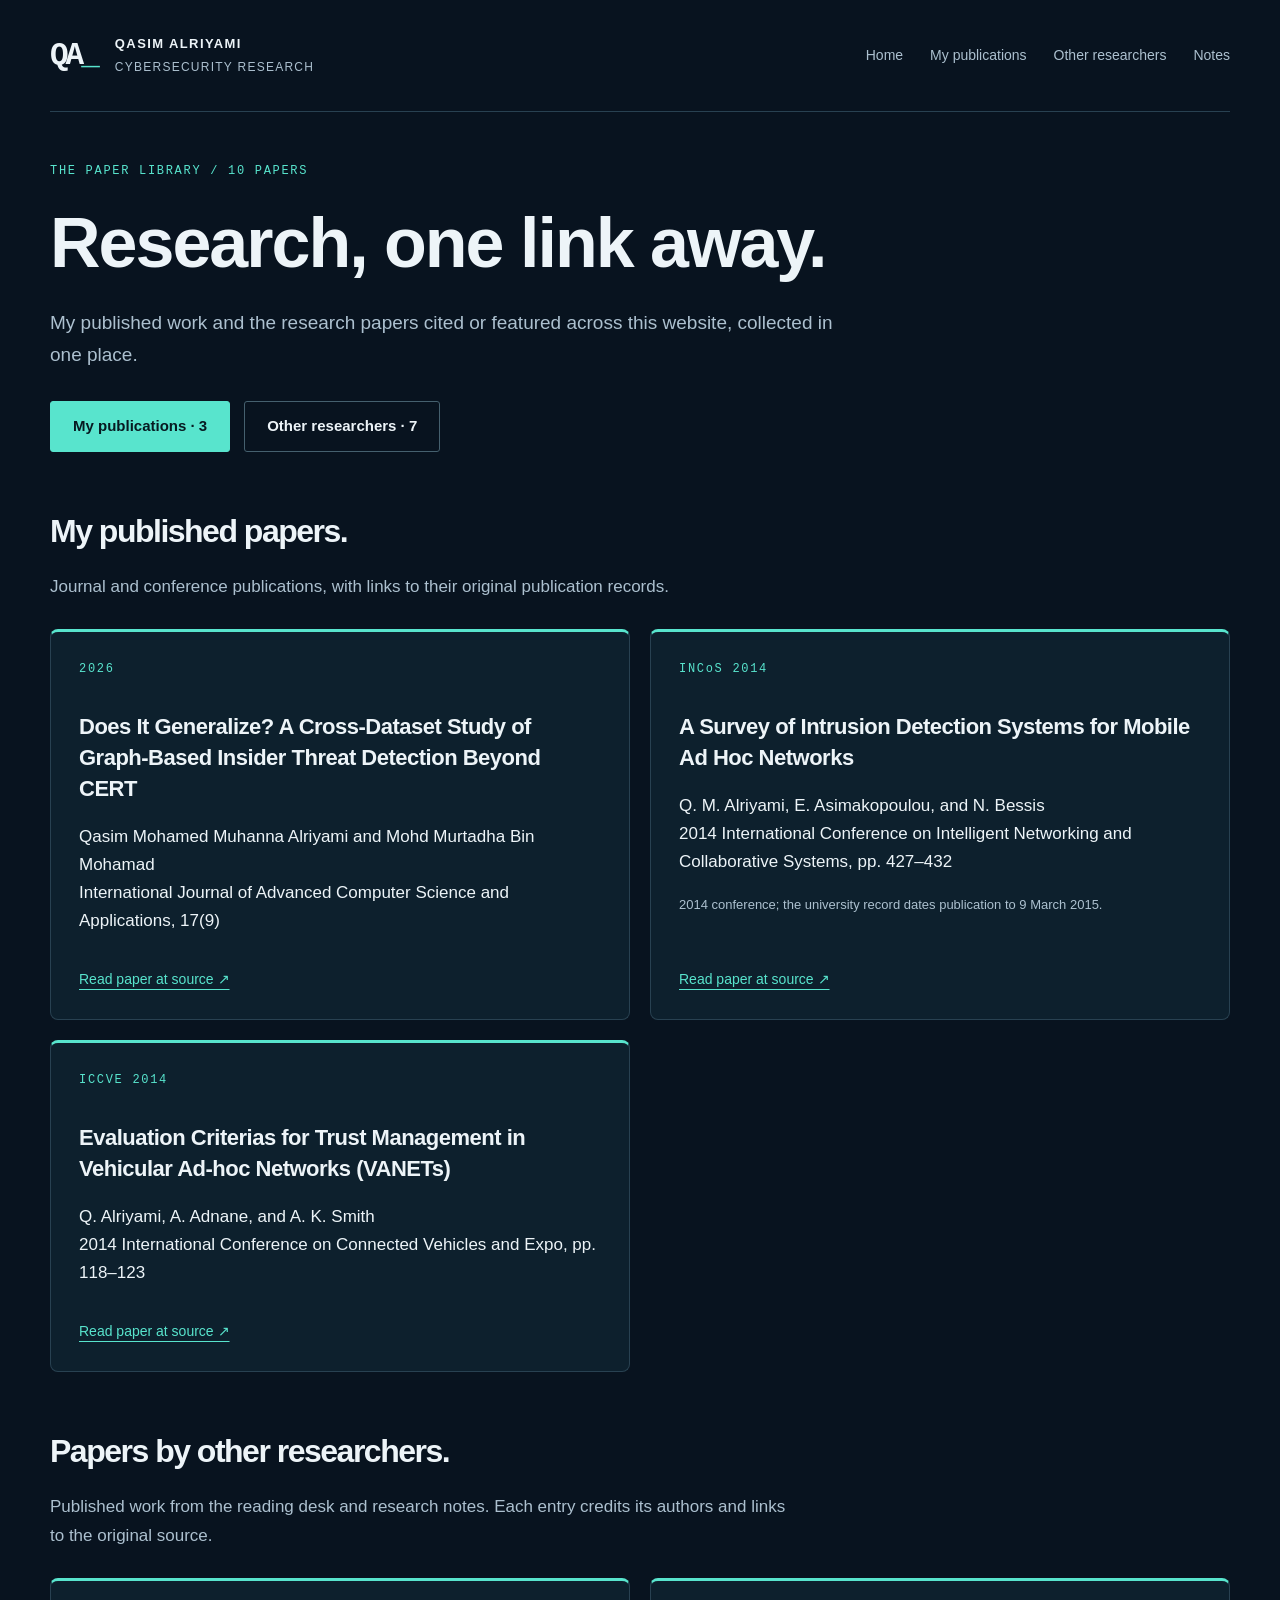
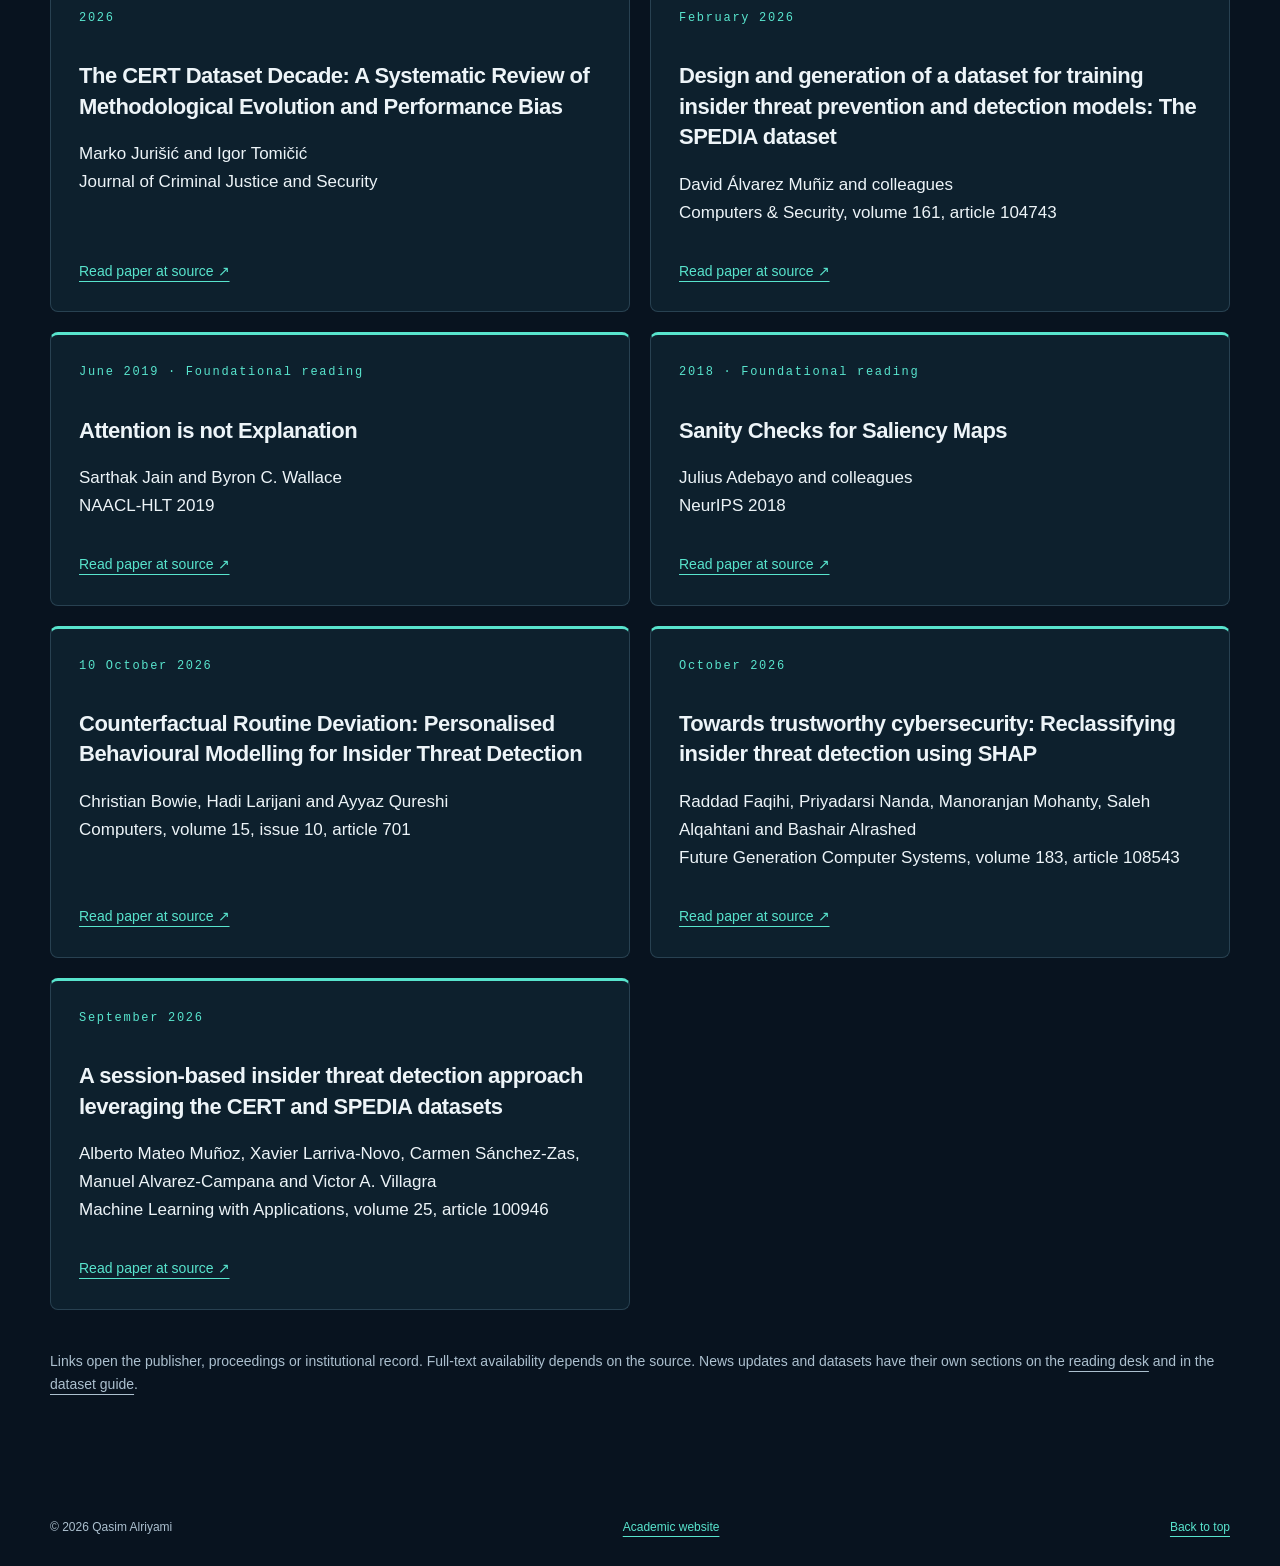
==== commit e9bf938b: "Refresh reading desk with published personalised behaviour study" ====
--- a/papers.html
+++ b/papers.html
@@ -1,7 +1,7 @@
 <!doctype html>
 <html lang="en"><head><meta charset="utf-8"><meta name="viewport" content="width=device-width, initial-scale=1"><meta name="description" content="Links to Qasim Alriyami's published research and papers cited or featured on his cybersecurity academic website."><meta name="theme-color" content="#08131f"><title>All papers | Qasim Alriyami</title><link rel="canonical" href="https://alriyami7777-alt.github.io/papers.html"><link rel="stylesheet" href="style.css?v=6"></head><body>
 <a class="skip" href="#main">Skip to papers</a><header class="header wrap"><a class="brand" href="index.html"><span class="monogram">QA<span>_</span></span><span class="brand-text">QASIM ALRIYAMI<br><small>CYBERSECURITY RESEARCH</small></span></a><nav aria-label="Main navigation"><a href="index.html">Home</a><a href="#my-papers">My publications</a><a href="#other-papers">Other researchers</a><a href="index.html#notes">Notes</a></nav></header>
-<main id="main" class="paper-library wrap"><div class="library-intro"><p class="eyebrow">THE PAPER LIBRARY / 9 PAPERS</p><h1>Research, one link away.</h1><p>My published work and the research papers cited or featured across this website, collected in one place.</p><div class="actions"><a class="button primary" href="#my-papers">My publications · 3</a><a class="button" href="#other-papers">Other researchers · 6</a></div></div>
+<main id="main" class="paper-library wrap"><div class="library-intro"><p class="eyebrow">THE PAPER LIBRARY / 10 PAPERS</p><h1>Research, one link away.</h1><p>My published work and the research papers cited or featured across this website, collected in one place.</p><div class="actions"><a class="button primary" href="#my-papers">My publications · 3</a><a class="button" href="#other-papers">Other researchers · 7</a></div></div>
 <section id="my-papers" class="library-group" aria-labelledby="my-papers-title"><h2 id="my-papers-title">My published papers.</h2><p>Journal and conference publications, with links to their original publication records.</p><div class="paper-links-grid"><article class="paper-link-card"><p class="eyebrow">2026</p><h3><a href="https://thesai.org/Publications/ViewPaper?Volume=17&amp;Issue=9&amp;Code=IJACSA&amp;SerialNo=91">Does It Generalize? A Cross-Dataset Study of Graph-Based Insider Threat Detection Beyond CERT</a></h3><p class="reading-byline">Qasim Mohamed Muhanna Alriyami and Mohd Murtadha Bin Mohamad<br>International Journal of Advanced Computer Science and Applications, 17(9)</p><a class="text-link" href="https://thesai.org/Publications/ViewPaper?Volume=17&amp;Issue=9&amp;Code=IJACSA&amp;SerialNo=91" aria-label="Read paper: Does It Generalize? A Cross-Dataset Study of Graph-Based Insider Threat Detection Beyond CERT">Read paper at source ↗</a></article>
 <article class="paper-link-card"><p class="eyebrow">INCoS 2014</p><h3><a href="https://doi.org/10.1109/INCoS.2014.27">A Survey of Intrusion Detection Systems for Mobile Ad Hoc Networks</a></h3><p class="reading-byline">Q. M. Alriyami, E. Asimakopoulou, and N. Bessis<br>2014 International Conference on Intelligent Networking and Collaborative Systems, pp. 427–432</p><p class="date-note">2014 conference; the university record dates publication to 9 March 2015.</p><a class="text-link" href="https://doi.org/10.1109/INCoS.2014.27" aria-label="Read paper: A Survey of Intrusion Detection Systems for Mobile Ad Hoc Networks">Read paper at source ↗</a></article>
 <article class="paper-link-card"><p class="eyebrow">ICCVE 2014</p><h3><a href="https://doi.org/10.1109/ICCVE.2014.7297525">Evaluation Criterias for Trust Management in Vehicular Ad-hoc Networks (VANETs)</a></h3><p class="reading-byline">Q. Alriyami, A. Adnane, and A. K. Smith<br>2014 International Conference on Connected Vehicles and Expo, pp. 118–123</p><a class="text-link" href="https://doi.org/10.1109/ICCVE.2014.7297525" aria-label="Read paper: Evaluation Criterias for Trust Management in Vehicular Ad-hoc Networks (VANETs)">Read paper at source ↗</a></article></div></section>
@@ -9,6 +9,7 @@
 <article class="paper-link-card"><p class="eyebrow">February 2026</p><h3><a href="https://doi.org/10.1016/j.cose.2025.104743">Design and generation of a dataset for training insider threat prevention and detection models: The SPEDIA dataset</a></h3><p class="reading-byline">David Álvarez Muñiz and colleagues<br>Computers &amp; Security, volume 161, article 104743</p><a class="text-link" href="https://doi.org/10.1016/j.cose.2025.104743" aria-label="Read paper: Design and generation of a dataset for training insider threat prevention and detection models: The SPEDIA dataset">Read paper at source ↗</a></article>
 <article class="paper-link-card"><p class="eyebrow">June 2019 · Foundational reading</p><h3><a href="https://aclanthology.org/N19-1357/">Attention is not Explanation</a></h3><p class="reading-byline">Sarthak Jain and Byron C. Wallace<br>NAACL-HLT 2019</p><a class="text-link" href="https://aclanthology.org/N19-1357/" aria-label="Read paper: Attention is not Explanation">Read paper at source ↗</a></article>
 <article class="paper-link-card"><p class="eyebrow">2018 · Foundational reading</p><h3><a href="https://papers.nips.cc/paper/2018/hash/294a8ed24b1ad22ec2e7efea049b8737-Abstract.html">Sanity Checks for Saliency Maps</a></h3><p class="reading-byline">Julius Adebayo and colleagues<br>NeurIPS 2018</p><a class="text-link" href="https://papers.nips.cc/paper/2018/hash/294a8ed24b1ad22ec2e7efea049b8737-Abstract.html" aria-label="Read paper: Sanity Checks for Saliency Maps">Read paper at source ↗</a></article>
+<article class="paper-link-card"><p class="eyebrow">10 October 2026</p><h3><a href="https://researchonline.gcu.ac.uk/en/publications/counterfactual-routine-deviation-personalised-behavioural-modelli/">Counterfactual Routine Deviation: Personalised Behavioural Modelling for Insider Threat Detection</a></h3><p class="reading-byline">Christian Bowie, Hadi Larijani and Ayyaz Qureshi<br>Computers, volume 15, issue 10, article 701</p><a class="text-link" href="https://researchonline.gcu.ac.uk/en/publications/counterfactual-routine-deviation-personalised-behavioural-modelli/" aria-label="Read paper: Counterfactual Routine Deviation: Personalised Behavioural Modelling for Insider Threat Detection">Read paper at source ↗</a></article>
 <article class="paper-link-card"><p class="eyebrow">October 2026</p><h3><a href="https://www.sciencedirect.com/science/article/pii/S0167739X26001779">Towards trustworthy cybersecurity: Reclassifying insider threat detection using SHAP</a></h3><p class="reading-byline">Raddad Faqihi, Priyadarsi Nanda, Manoranjan Mohanty, Saleh Alqahtani and Bashair Alrashed<br>Future Generation Computer Systems, volume 183, article 108543</p><a class="text-link" href="https://www.sciencedirect.com/science/article/pii/S0167739X26001779" aria-label="Read paper: Towards trustworthy cybersecurity: Reclassifying insider threat detection using SHAP">Read paper at source ↗</a></article>
 <article class="paper-link-card"><p class="eyebrow">September 2026</p><h3><a href="https://www.sciencedirect.com/science/article/pii/S2666827026001118">A session-based insider threat detection approach leveraging the CERT and SPEDIA datasets</a></h3><p class="reading-byline">Alberto Mateo Muñoz, Xavier Larriva-Novo, Carmen Sánchez-Zas, Manuel Alvarez-Campana and Victor A. Villagra<br>Machine Learning with Applications, volume 25, article 100946</p><a class="text-link" href="https://www.sciencedirect.com/science/article/pii/S2666827026001118" aria-label="Read paper: A session-based insider threat detection approach leveraging the CERT and SPEDIA datasets">Read paper at source ↗</a></article></div></section>
 <p class="library-footnote">Links open the publisher, proceedings or institutional record. Full-text availability depends on the source. News updates and datasets have their own sections on the <a href="index.html#reading">reading desk</a> and in the <a href="index.html#datasets">dataset guide</a>.</p></main><footer class="wrap"><span>© 2026 Qasim Alriyami</span><a href="index.html">Academic website</a><a href="#main">Back to top</a></footer></body></html>
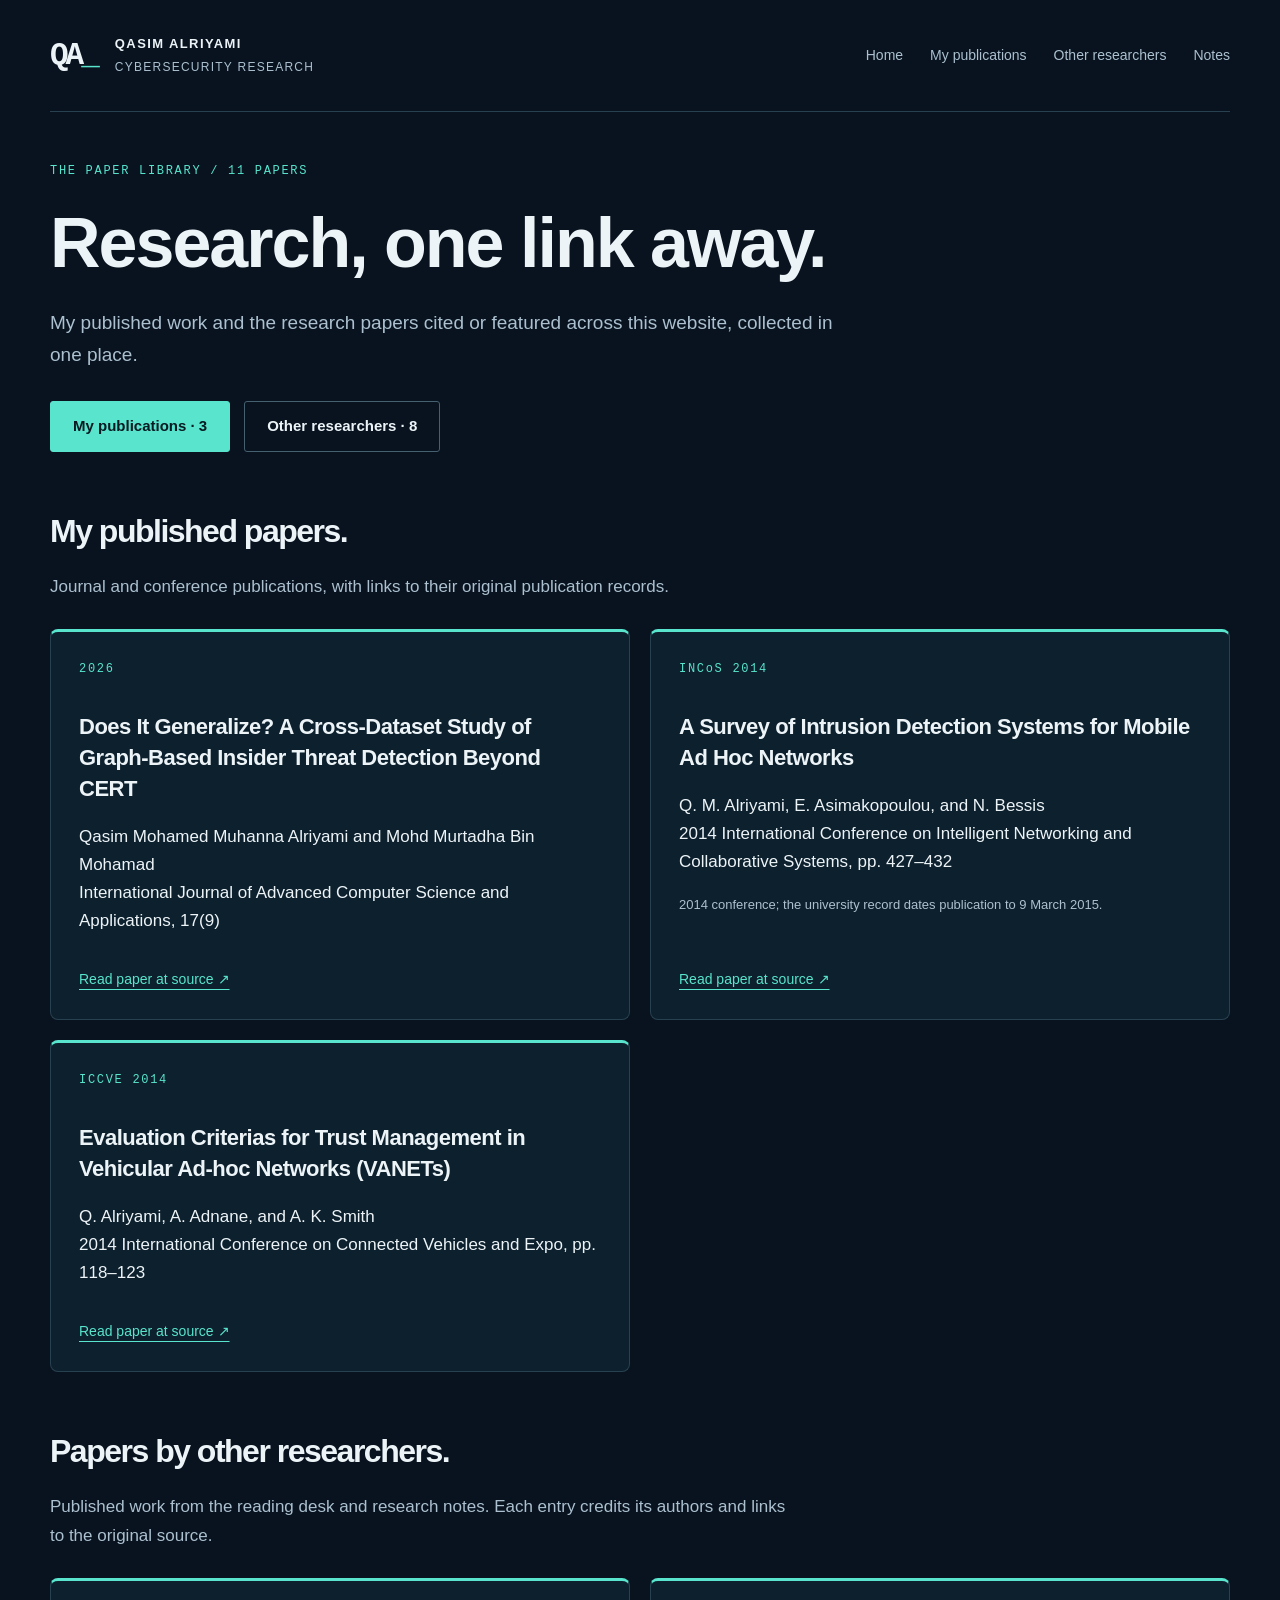
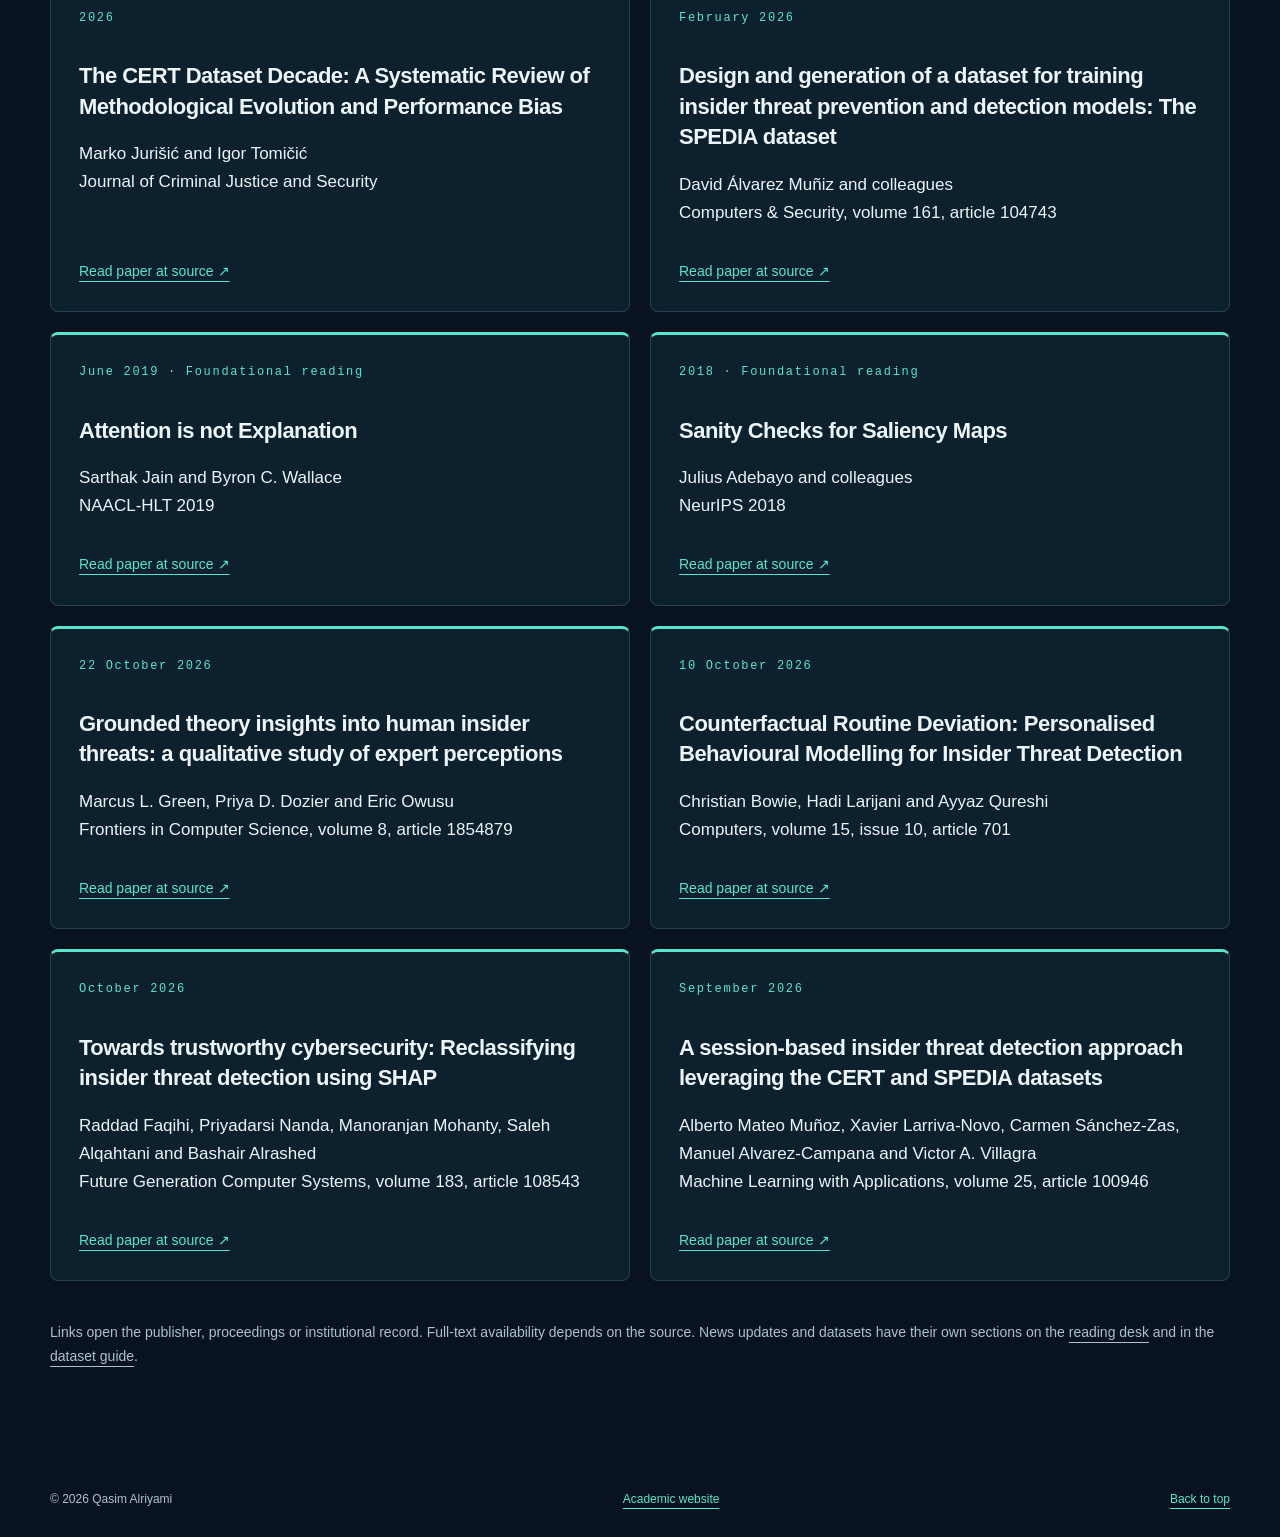
==== commit a0dd40ab: "Refresh reading desk with published human insider-risk study" ====
--- a/papers.html
+++ b/papers.html
@@ -1,7 +1,7 @@
 <!doctype html>
 <html lang="en"><head><meta charset="utf-8"><meta name="viewport" content="width=device-width, initial-scale=1"><meta name="description" content="Links to Qasim Alriyami's published research and papers cited or featured on his cybersecurity academic website."><meta name="theme-color" content="#08131f"><title>All papers | Qasim Alriyami</title><link rel="canonical" href="https://alriyami7777-alt.github.io/papers.html"><link rel="stylesheet" href="style.css?v=6"></head><body>
 <a class="skip" href="#main">Skip to papers</a><header class="header wrap"><a class="brand" href="index.html"><span class="monogram">QA<span>_</span></span><span class="brand-text">QASIM ALRIYAMI<br><small>CYBERSECURITY RESEARCH</small></span></a><nav aria-label="Main navigation"><a href="index.html">Home</a><a href="#my-papers">My publications</a><a href="#other-papers">Other researchers</a><a href="index.html#notes">Notes</a></nav></header>
-<main id="main" class="paper-library wrap"><div class="library-intro"><p class="eyebrow">THE PAPER LIBRARY / 10 PAPERS</p><h1>Research, one link away.</h1><p>My published work and the research papers cited or featured across this website, collected in one place.</p><div class="actions"><a class="button primary" href="#my-papers">My publications · 3</a><a class="button" href="#other-papers">Other researchers · 7</a></div></div>
+<main id="main" class="paper-library wrap"><div class="library-intro"><p class="eyebrow">THE PAPER LIBRARY / 11 PAPERS</p><h1>Research, one link away.</h1><p>My published work and the research papers cited or featured across this website, collected in one place.</p><div class="actions"><a class="button primary" href="#my-papers">My publications · 3</a><a class="button" href="#other-papers">Other researchers · 8</a></div></div>
 <section id="my-papers" class="library-group" aria-labelledby="my-papers-title"><h2 id="my-papers-title">My published papers.</h2><p>Journal and conference publications, with links to their original publication records.</p><div class="paper-links-grid"><article class="paper-link-card"><p class="eyebrow">2026</p><h3><a href="https://thesai.org/Publications/ViewPaper?Volume=17&amp;Issue=9&amp;Code=IJACSA&amp;SerialNo=91">Does It Generalize? A Cross-Dataset Study of Graph-Based Insider Threat Detection Beyond CERT</a></h3><p class="reading-byline">Qasim Mohamed Muhanna Alriyami and Mohd Murtadha Bin Mohamad<br>International Journal of Advanced Computer Science and Applications, 17(9)</p><a class="text-link" href="https://thesai.org/Publications/ViewPaper?Volume=17&amp;Issue=9&amp;Code=IJACSA&amp;SerialNo=91" aria-label="Read paper: Does It Generalize? A Cross-Dataset Study of Graph-Based Insider Threat Detection Beyond CERT">Read paper at source ↗</a></article>
 <article class="paper-link-card"><p class="eyebrow">INCoS 2014</p><h3><a href="https://doi.org/10.1109/INCoS.2014.27">A Survey of Intrusion Detection Systems for Mobile Ad Hoc Networks</a></h3><p class="reading-byline">Q. M. Alriyami, E. Asimakopoulou, and N. Bessis<br>2014 International Conference on Intelligent Networking and Collaborative Systems, pp. 427–432</p><p class="date-note">2014 conference; the university record dates publication to 9 March 2015.</p><a class="text-link" href="https://doi.org/10.1109/INCoS.2014.27" aria-label="Read paper: A Survey of Intrusion Detection Systems for Mobile Ad Hoc Networks">Read paper at source ↗</a></article>
 <article class="paper-link-card"><p class="eyebrow">ICCVE 2014</p><h3><a href="https://doi.org/10.1109/ICCVE.2014.7297525">Evaluation Criterias for Trust Management in Vehicular Ad-hoc Networks (VANETs)</a></h3><p class="reading-byline">Q. Alriyami, A. Adnane, and A. K. Smith<br>2014 International Conference on Connected Vehicles and Expo, pp. 118–123</p><a class="text-link" href="https://doi.org/10.1109/ICCVE.2014.7297525" aria-label="Read paper: Evaluation Criterias for Trust Management in Vehicular Ad-hoc Networks (VANETs)">Read paper at source ↗</a></article></div></section>
@@ -9,6 +9,7 @@
 <article class="paper-link-card"><p class="eyebrow">February 2026</p><h3><a href="https://doi.org/10.1016/j.cose.2025.104743">Design and generation of a dataset for training insider threat prevention and detection models: The SPEDIA dataset</a></h3><p class="reading-byline">David Álvarez Muñiz and colleagues<br>Computers &amp; Security, volume 161, article 104743</p><a class="text-link" href="https://doi.org/10.1016/j.cose.2025.104743" aria-label="Read paper: Design and generation of a dataset for training insider threat prevention and detection models: The SPEDIA dataset">Read paper at source ↗</a></article>
 <article class="paper-link-card"><p class="eyebrow">June 2019 · Foundational reading</p><h3><a href="https://aclanthology.org/N19-1357/">Attention is not Explanation</a></h3><p class="reading-byline">Sarthak Jain and Byron C. Wallace<br>NAACL-HLT 2019</p><a class="text-link" href="https://aclanthology.org/N19-1357/" aria-label="Read paper: Attention is not Explanation">Read paper at source ↗</a></article>
 <article class="paper-link-card"><p class="eyebrow">2018 · Foundational reading</p><h3><a href="https://papers.nips.cc/paper/2018/hash/294a8ed24b1ad22ec2e7efea049b8737-Abstract.html">Sanity Checks for Saliency Maps</a></h3><p class="reading-byline">Julius Adebayo and colleagues<br>NeurIPS 2018</p><a class="text-link" href="https://papers.nips.cc/paper/2018/hash/294a8ed24b1ad22ec2e7efea049b8737-Abstract.html" aria-label="Read paper: Sanity Checks for Saliency Maps">Read paper at source ↗</a></article>
+<article class="paper-link-card"><p class="eyebrow">22 October 2026</p><h3><a href="https://www.frontiersin.org/journals/computer-science/articles/10.3389/fcomp.2026.1854879/full">Grounded theory insights into human insider threats: a qualitative study of expert perceptions</a></h3><p class="reading-byline">Marcus L. Green, Priya D. Dozier and Eric Owusu<br>Frontiers in Computer Science, volume 8, article 1854879</p><a class="text-link" href="https://www.frontiersin.org/journals/computer-science/articles/10.3389/fcomp.2026.1854879/full" aria-label="Read paper: Grounded theory insights into human insider threats: a qualitative study of expert perceptions">Read paper at source ↗</a></article>
 <article class="paper-link-card"><p class="eyebrow">10 October 2026</p><h3><a href="https://researchonline.gcu.ac.uk/en/publications/counterfactual-routine-deviation-personalised-behavioural-modelli/">Counterfactual Routine Deviation: Personalised Behavioural Modelling for Insider Threat Detection</a></h3><p class="reading-byline">Christian Bowie, Hadi Larijani and Ayyaz Qureshi<br>Computers, volume 15, issue 10, article 701</p><a class="text-link" href="https://researchonline.gcu.ac.uk/en/publications/counterfactual-routine-deviation-personalised-behavioural-modelli/" aria-label="Read paper: Counterfactual Routine Deviation: Personalised Behavioural Modelling for Insider Threat Detection">Read paper at source ↗</a></article>
 <article class="paper-link-card"><p class="eyebrow">October 2026</p><h3><a href="https://www.sciencedirect.com/science/article/pii/S0167739X26001779">Towards trustworthy cybersecurity: Reclassifying insider threat detection using SHAP</a></h3><p class="reading-byline">Raddad Faqihi, Priyadarsi Nanda, Manoranjan Mohanty, Saleh Alqahtani and Bashair Alrashed<br>Future Generation Computer Systems, volume 183, article 108543</p><a class="text-link" href="https://www.sciencedirect.com/science/article/pii/S0167739X26001779" aria-label="Read paper: Towards trustworthy cybersecurity: Reclassifying insider threat detection using SHAP">Read paper at source ↗</a></article>
 <article class="paper-link-card"><p class="eyebrow">September 2026</p><h3><a href="https://www.sciencedirect.com/science/article/pii/S2666827026001118">A session-based insider threat detection approach leveraging the CERT and SPEDIA datasets</a></h3><p class="reading-byline">Alberto Mateo Muñoz, Xavier Larriva-Novo, Carmen Sánchez-Zas, Manuel Alvarez-Campana and Victor A. Villagra<br>Machine Learning with Applications, volume 25, article 100946</p><a class="text-link" href="https://www.sciencedirect.com/science/article/pii/S2666827026001118" aria-label="Read paper: A session-based insider threat detection approach leveraging the CERT and SPEDIA datasets">Read paper at source ↗</a></article></div></section>
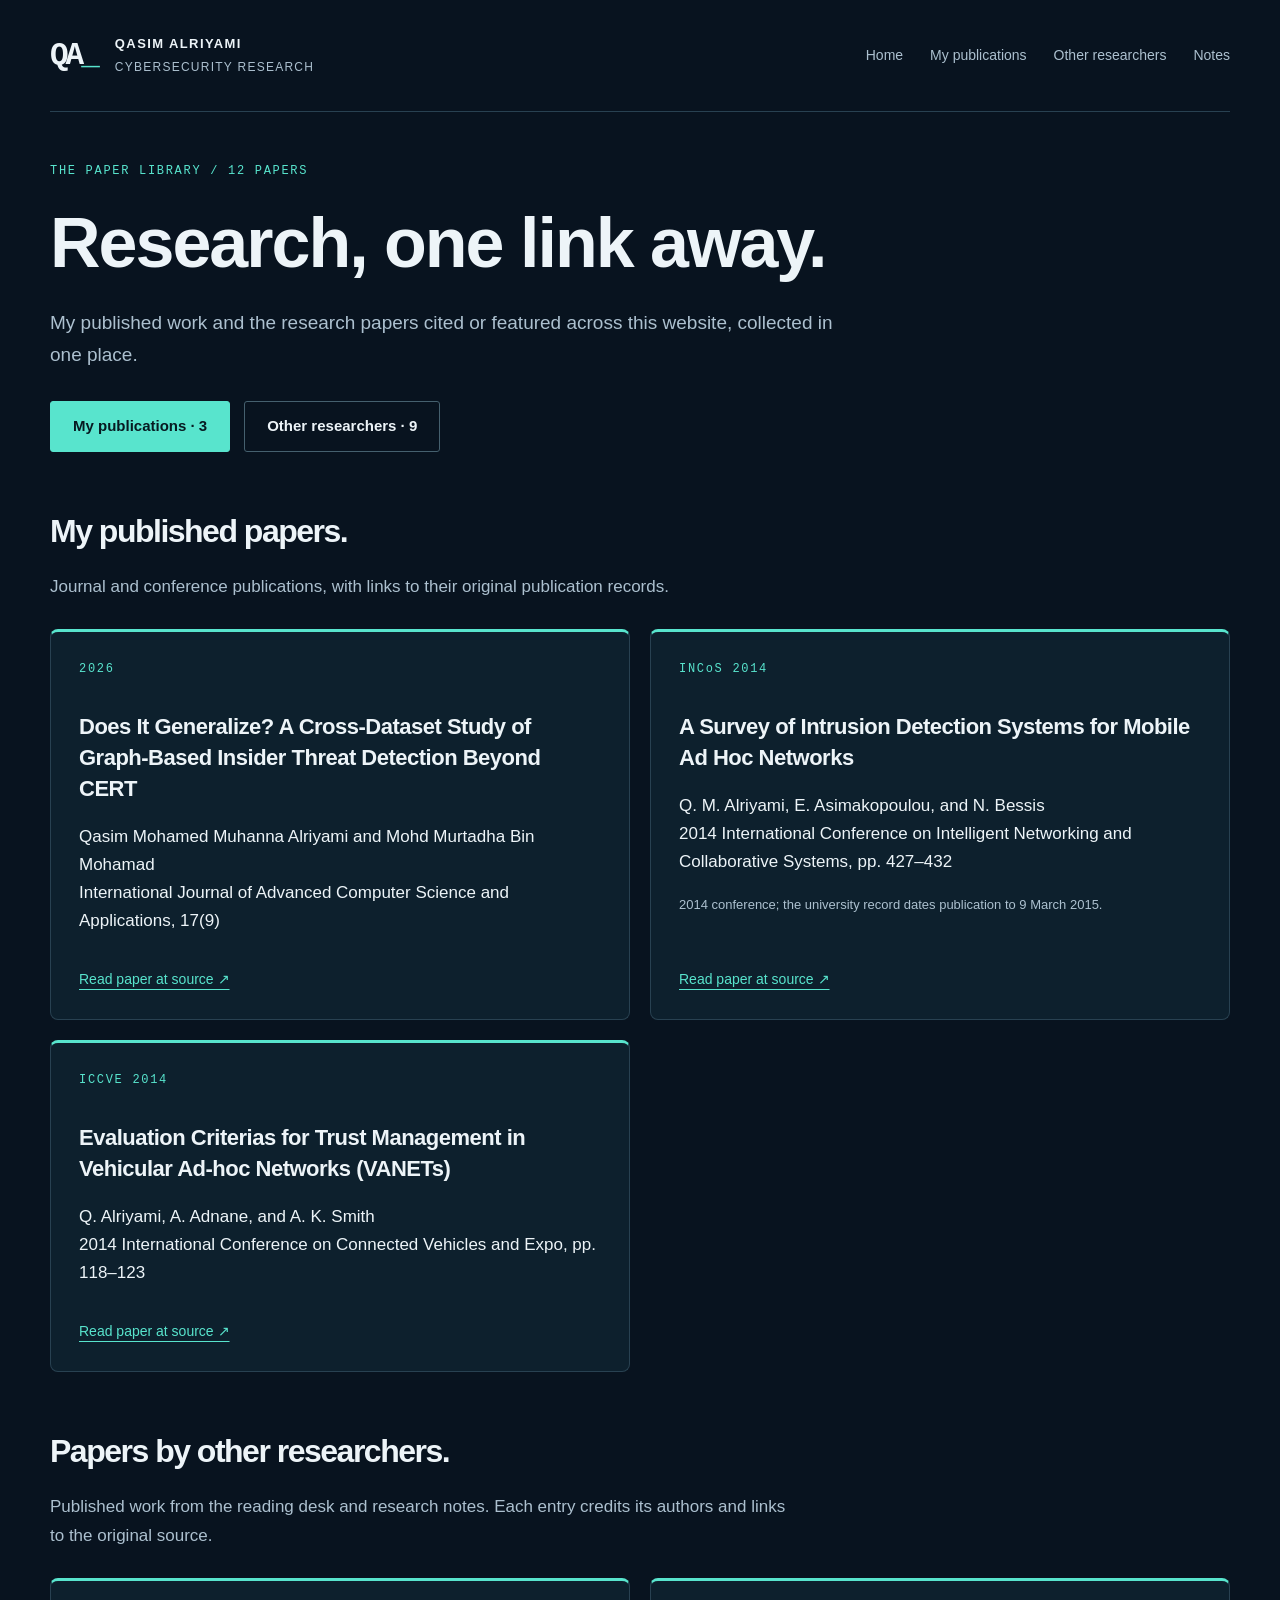
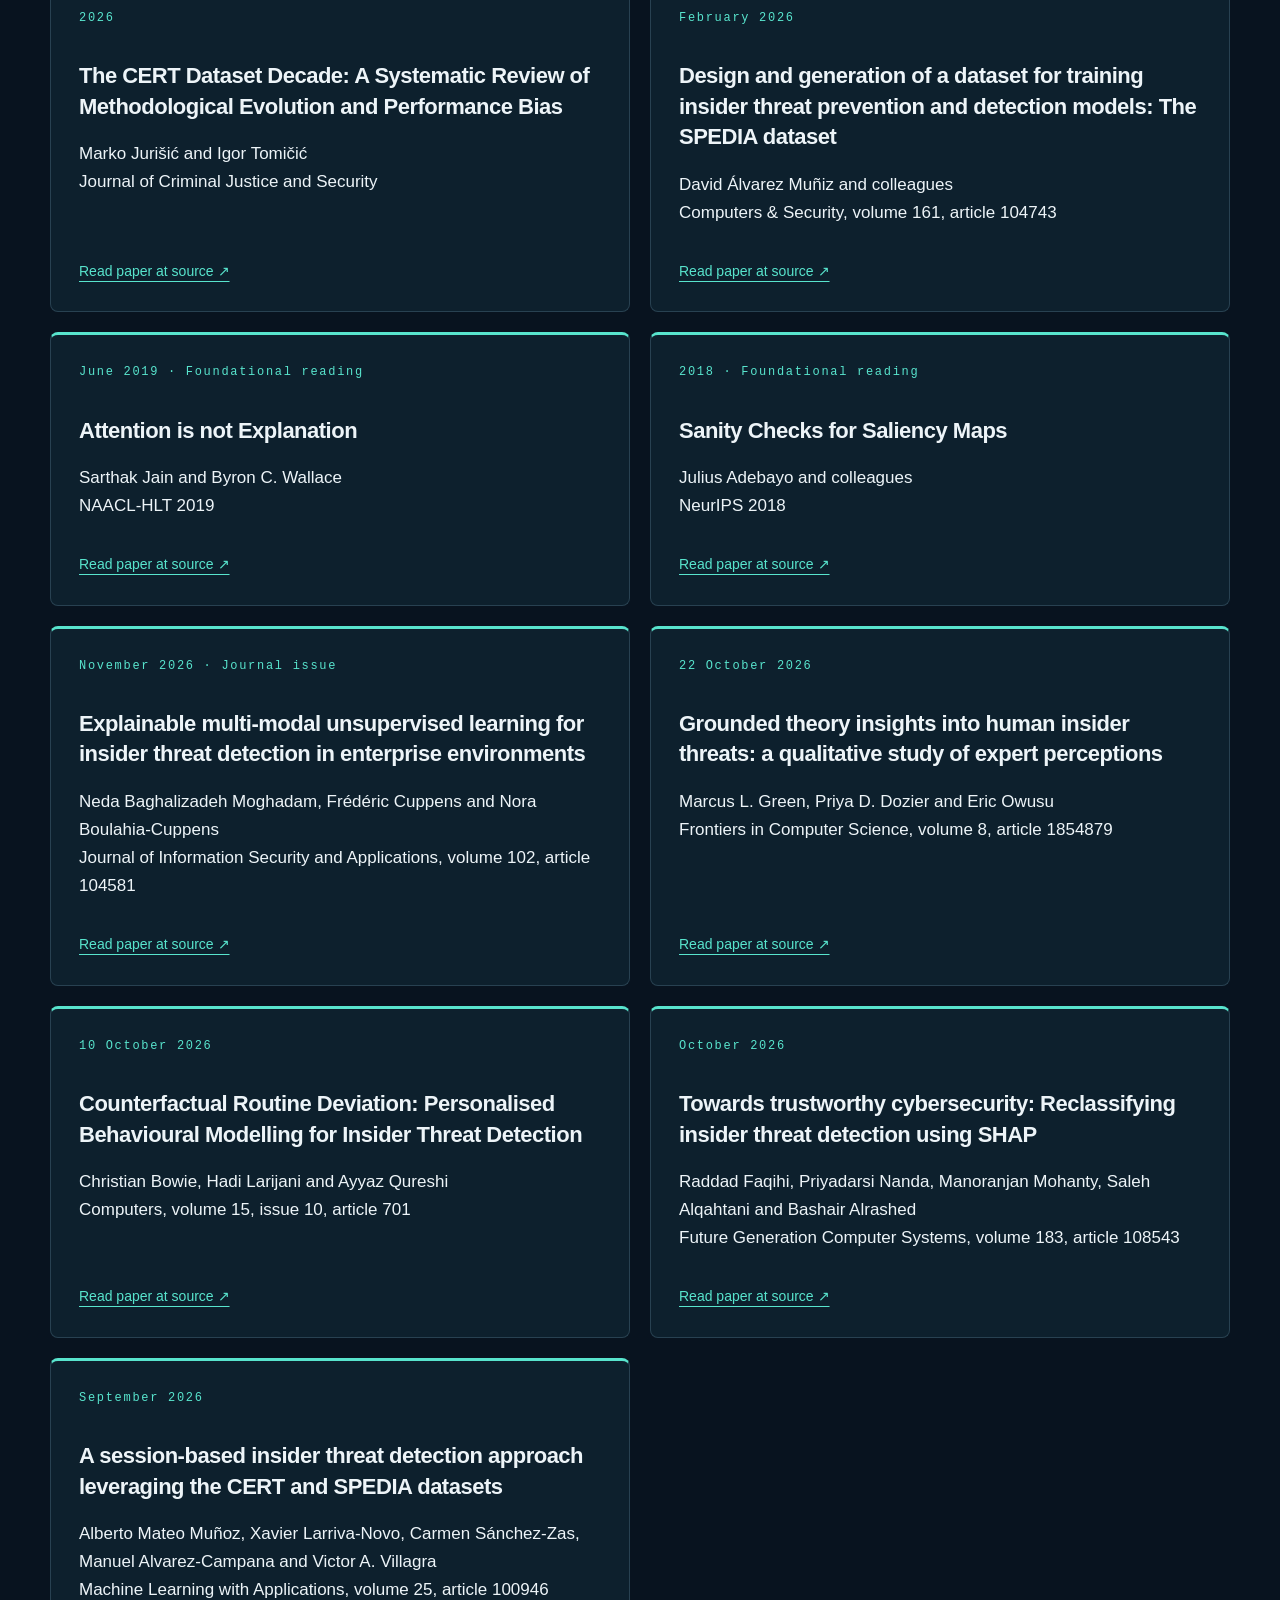
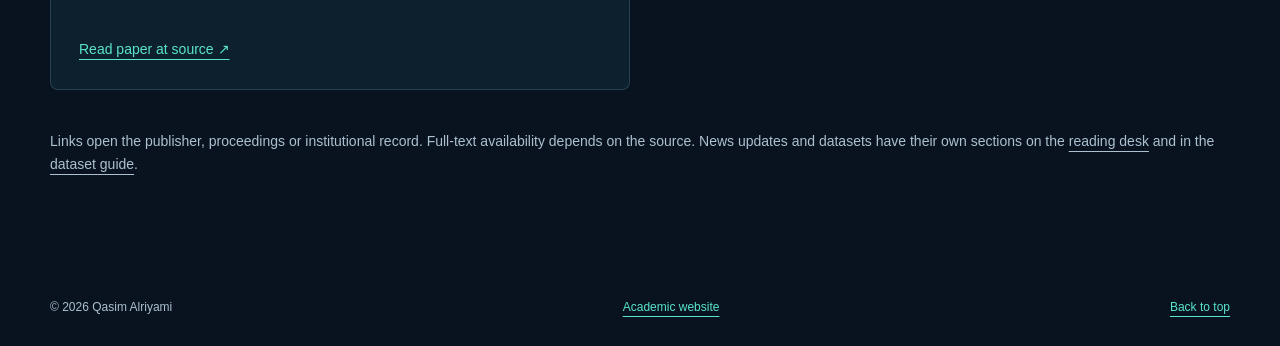
==== commit e5bef134: "Refresh reading desk with privacy testbed and enterprise UEBA study" ====
--- a/papers.html
+++ b/papers.html
@@ -1,7 +1,7 @@
 <!doctype html>
 <html lang="en"><head><meta charset="utf-8"><meta name="viewport" content="width=device-width, initial-scale=1"><meta name="description" content="Links to Qasim Alriyami's published research and papers cited or featured on his cybersecurity academic website."><meta name="theme-color" content="#08131f"><title>All papers | Qasim Alriyami</title><link rel="canonical" href="https://alriyami7777-alt.github.io/papers.html"><link rel="stylesheet" href="style.css?v=6"></head><body>
 <a class="skip" href="#main">Skip to papers</a><header class="header wrap"><a class="brand" href="index.html"><span class="monogram">QA<span>_</span></span><span class="brand-text">QASIM ALRIYAMI<br><small>CYBERSECURITY RESEARCH</small></span></a><nav aria-label="Main navigation"><a href="index.html">Home</a><a href="#my-papers">My publications</a><a href="#other-papers">Other researchers</a><a href="index.html#notes">Notes</a></nav></header>
-<main id="main" class="paper-library wrap"><div class="library-intro"><p class="eyebrow">THE PAPER LIBRARY / 11 PAPERS</p><h1>Research, one link away.</h1><p>My published work and the research papers cited or featured across this website, collected in one place.</p><div class="actions"><a class="button primary" href="#my-papers">My publications · 3</a><a class="button" href="#other-papers">Other researchers · 8</a></div></div>
+<main id="main" class="paper-library wrap"><div class="library-intro"><p class="eyebrow">THE PAPER LIBRARY / 12 PAPERS</p><h1>Research, one link away.</h1><p>My published work and the research papers cited or featured across this website, collected in one place.</p><div class="actions"><a class="button primary" href="#my-papers">My publications · 3</a><a class="button" href="#other-papers">Other researchers · 9</a></div></div>
 <section id="my-papers" class="library-group" aria-labelledby="my-papers-title"><h2 id="my-papers-title">My published papers.</h2><p>Journal and conference publications, with links to their original publication records.</p><div class="paper-links-grid"><article class="paper-link-card"><p class="eyebrow">2026</p><h3><a href="https://thesai.org/Publications/ViewPaper?Volume=17&amp;Issue=9&amp;Code=IJACSA&amp;SerialNo=91">Does It Generalize? A Cross-Dataset Study of Graph-Based Insider Threat Detection Beyond CERT</a></h3><p class="reading-byline">Qasim Mohamed Muhanna Alriyami and Mohd Murtadha Bin Mohamad<br>International Journal of Advanced Computer Science and Applications, 17(9)</p><a class="text-link" href="https://thesai.org/Publications/ViewPaper?Volume=17&amp;Issue=9&amp;Code=IJACSA&amp;SerialNo=91" aria-label="Read paper: Does It Generalize? A Cross-Dataset Study of Graph-Based Insider Threat Detection Beyond CERT">Read paper at source ↗</a></article>
 <article class="paper-link-card"><p class="eyebrow">INCoS 2014</p><h3><a href="https://doi.org/10.1109/INCoS.2014.27">A Survey of Intrusion Detection Systems for Mobile Ad Hoc Networks</a></h3><p class="reading-byline">Q. M. Alriyami, E. Asimakopoulou, and N. Bessis<br>2014 International Conference on Intelligent Networking and Collaborative Systems, pp. 427–432</p><p class="date-note">2014 conference; the university record dates publication to 9 March 2015.</p><a class="text-link" href="https://doi.org/10.1109/INCoS.2014.27" aria-label="Read paper: A Survey of Intrusion Detection Systems for Mobile Ad Hoc Networks">Read paper at source ↗</a></article>
 <article class="paper-link-card"><p class="eyebrow">ICCVE 2014</p><h3><a href="https://doi.org/10.1109/ICCVE.2014.7297525">Evaluation Criterias for Trust Management in Vehicular Ad-hoc Networks (VANETs)</a></h3><p class="reading-byline">Q. Alriyami, A. Adnane, and A. K. Smith<br>2014 International Conference on Connected Vehicles and Expo, pp. 118–123</p><a class="text-link" href="https://doi.org/10.1109/ICCVE.2014.7297525" aria-label="Read paper: Evaluation Criterias for Trust Management in Vehicular Ad-hoc Networks (VANETs)">Read paper at source ↗</a></article></div></section>
@@ -9,6 +9,7 @@
 <article class="paper-link-card"><p class="eyebrow">February 2026</p><h3><a href="https://doi.org/10.1016/j.cose.2025.104743">Design and generation of a dataset for training insider threat prevention and detection models: The SPEDIA dataset</a></h3><p class="reading-byline">David Álvarez Muñiz and colleagues<br>Computers &amp; Security, volume 161, article 104743</p><a class="text-link" href="https://doi.org/10.1016/j.cose.2025.104743" aria-label="Read paper: Design and generation of a dataset for training insider threat prevention and detection models: The SPEDIA dataset">Read paper at source ↗</a></article>
 <article class="paper-link-card"><p class="eyebrow">June 2019 · Foundational reading</p><h3><a href="https://aclanthology.org/N19-1357/">Attention is not Explanation</a></h3><p class="reading-byline">Sarthak Jain and Byron C. Wallace<br>NAACL-HLT 2019</p><a class="text-link" href="https://aclanthology.org/N19-1357/" aria-label="Read paper: Attention is not Explanation">Read paper at source ↗</a></article>
 <article class="paper-link-card"><p class="eyebrow">2018 · Foundational reading</p><h3><a href="https://papers.nips.cc/paper/2018/hash/294a8ed24b1ad22ec2e7efea049b8737-Abstract.html">Sanity Checks for Saliency Maps</a></h3><p class="reading-byline">Julius Adebayo and colleagues<br>NeurIPS 2018</p><a class="text-link" href="https://papers.nips.cc/paper/2018/hash/294a8ed24b1ad22ec2e7efea049b8737-Abstract.html" aria-label="Read paper: Sanity Checks for Saliency Maps">Read paper at source ↗</a></article>
+<article class="paper-link-card"><p class="eyebrow">November 2026 · Journal issue</p><h3><a href="https://www.sciencedirect.com/science/article/abs/pii/S2214212626002115">Explainable multi-modal unsupervised learning for insider threat detection in enterprise environments</a></h3><p class="reading-byline">Neda Baghalizadeh Moghadam, Frédéric Cuppens and Nora Boulahia-Cuppens<br>Journal of Information Security and Applications, volume 102, article 104581</p><a class="text-link" href="https://www.sciencedirect.com/science/article/abs/pii/S2214212626002115" aria-label="Read paper: Explainable multi-modal unsupervised learning for insider threat detection in enterprise environments">Read paper at source ↗</a></article>
 <article class="paper-link-card"><p class="eyebrow">22 October 2026</p><h3><a href="https://www.frontiersin.org/journals/computer-science/articles/10.3389/fcomp.2026.1854879/full">Grounded theory insights into human insider threats: a qualitative study of expert perceptions</a></h3><p class="reading-byline">Marcus L. Green, Priya D. Dozier and Eric Owusu<br>Frontiers in Computer Science, volume 8, article 1854879</p><a class="text-link" href="https://www.frontiersin.org/journals/computer-science/articles/10.3389/fcomp.2026.1854879/full" aria-label="Read paper: Grounded theory insights into human insider threats: a qualitative study of expert perceptions">Read paper at source ↗</a></article>
 <article class="paper-link-card"><p class="eyebrow">10 October 2026</p><h3><a href="https://researchonline.gcu.ac.uk/en/publications/counterfactual-routine-deviation-personalised-behavioural-modelli/">Counterfactual Routine Deviation: Personalised Behavioural Modelling for Insider Threat Detection</a></h3><p class="reading-byline">Christian Bowie, Hadi Larijani and Ayyaz Qureshi<br>Computers, volume 15, issue 10, article 701</p><a class="text-link" href="https://researchonline.gcu.ac.uk/en/publications/counterfactual-routine-deviation-personalised-behavioural-modelli/" aria-label="Read paper: Counterfactual Routine Deviation: Personalised Behavioural Modelling for Insider Threat Detection">Read paper at source ↗</a></article>
 <article class="paper-link-card"><p class="eyebrow">October 2026</p><h3><a href="https://www.sciencedirect.com/science/article/pii/S0167739X26001779">Towards trustworthy cybersecurity: Reclassifying insider threat detection using SHAP</a></h3><p class="reading-byline">Raddad Faqihi, Priyadarsi Nanda, Manoranjan Mohanty, Saleh Alqahtani and Bashair Alrashed<br>Future Generation Computer Systems, volume 183, article 108543</p><a class="text-link" href="https://www.sciencedirect.com/science/article/pii/S0167739X26001779" aria-label="Read paper: Towards trustworthy cybersecurity: Reclassifying insider threat detection using SHAP">Read paper at source ↗</a></article>
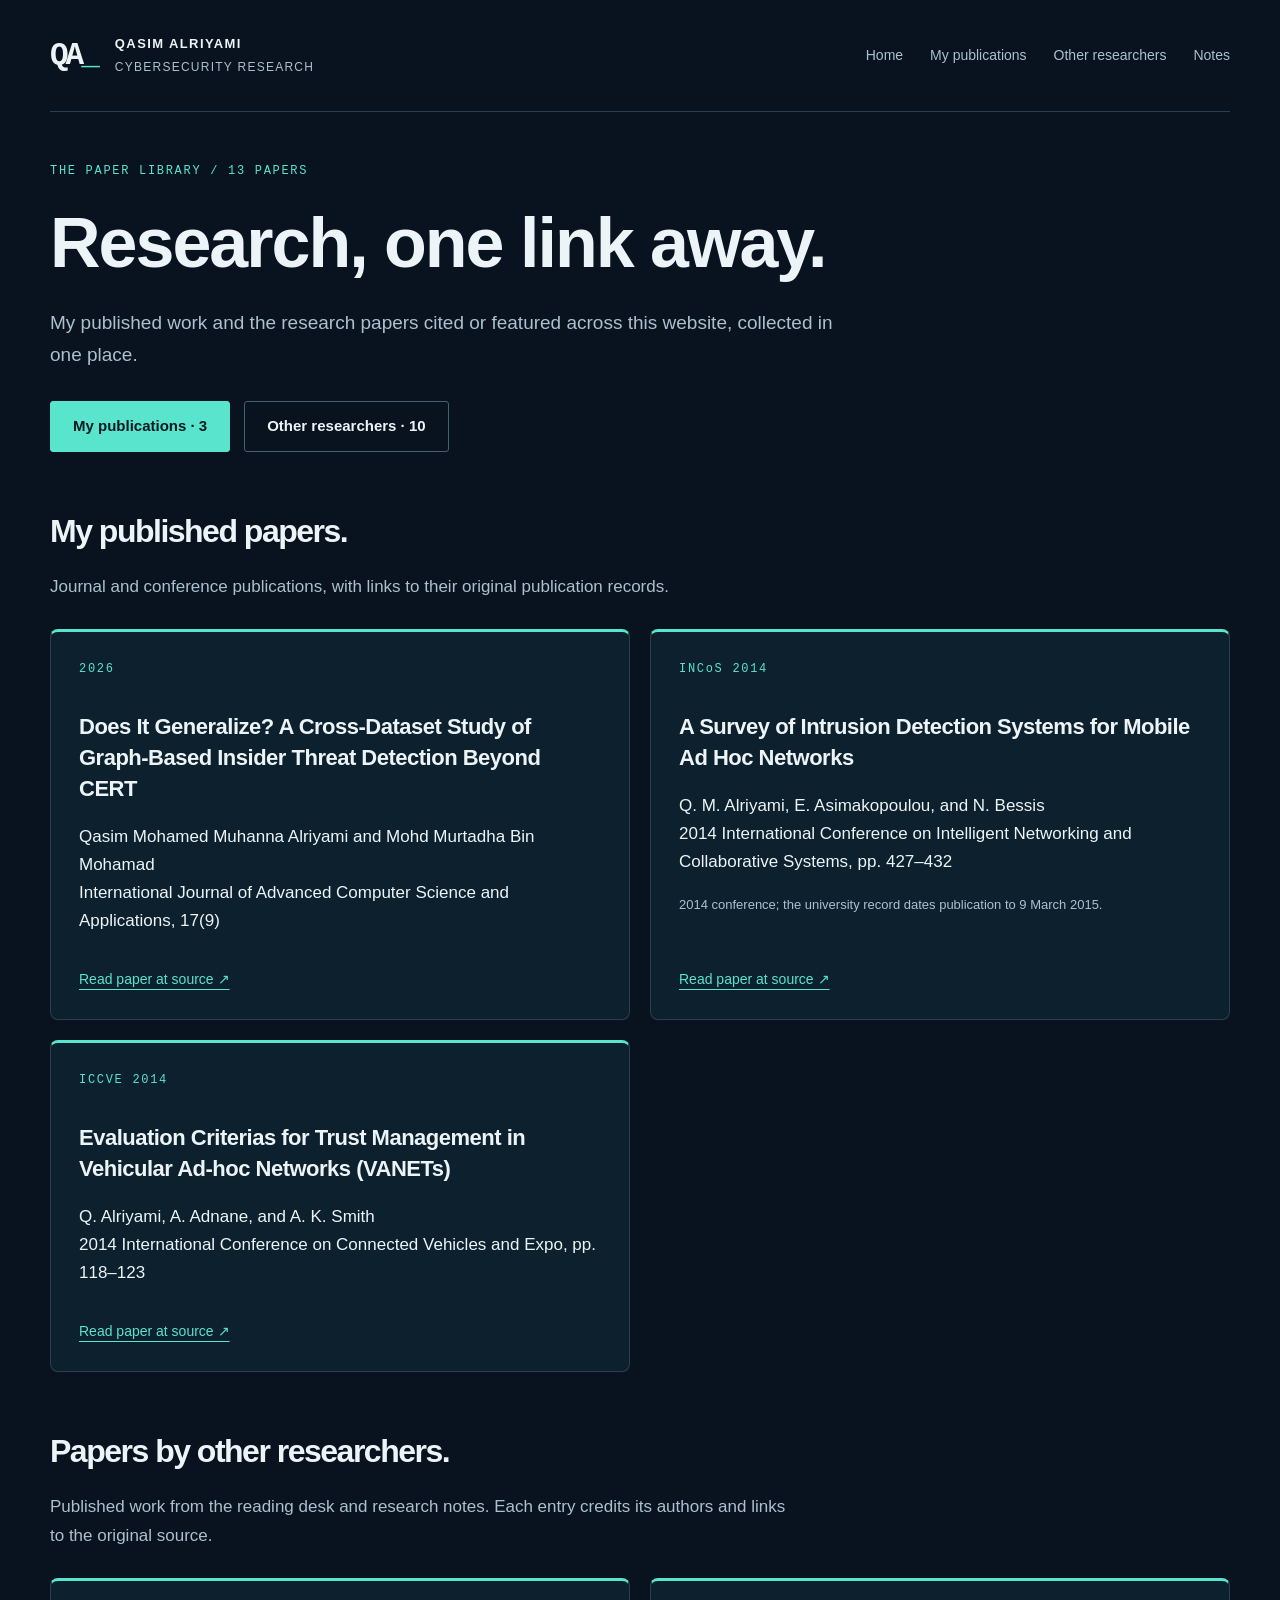
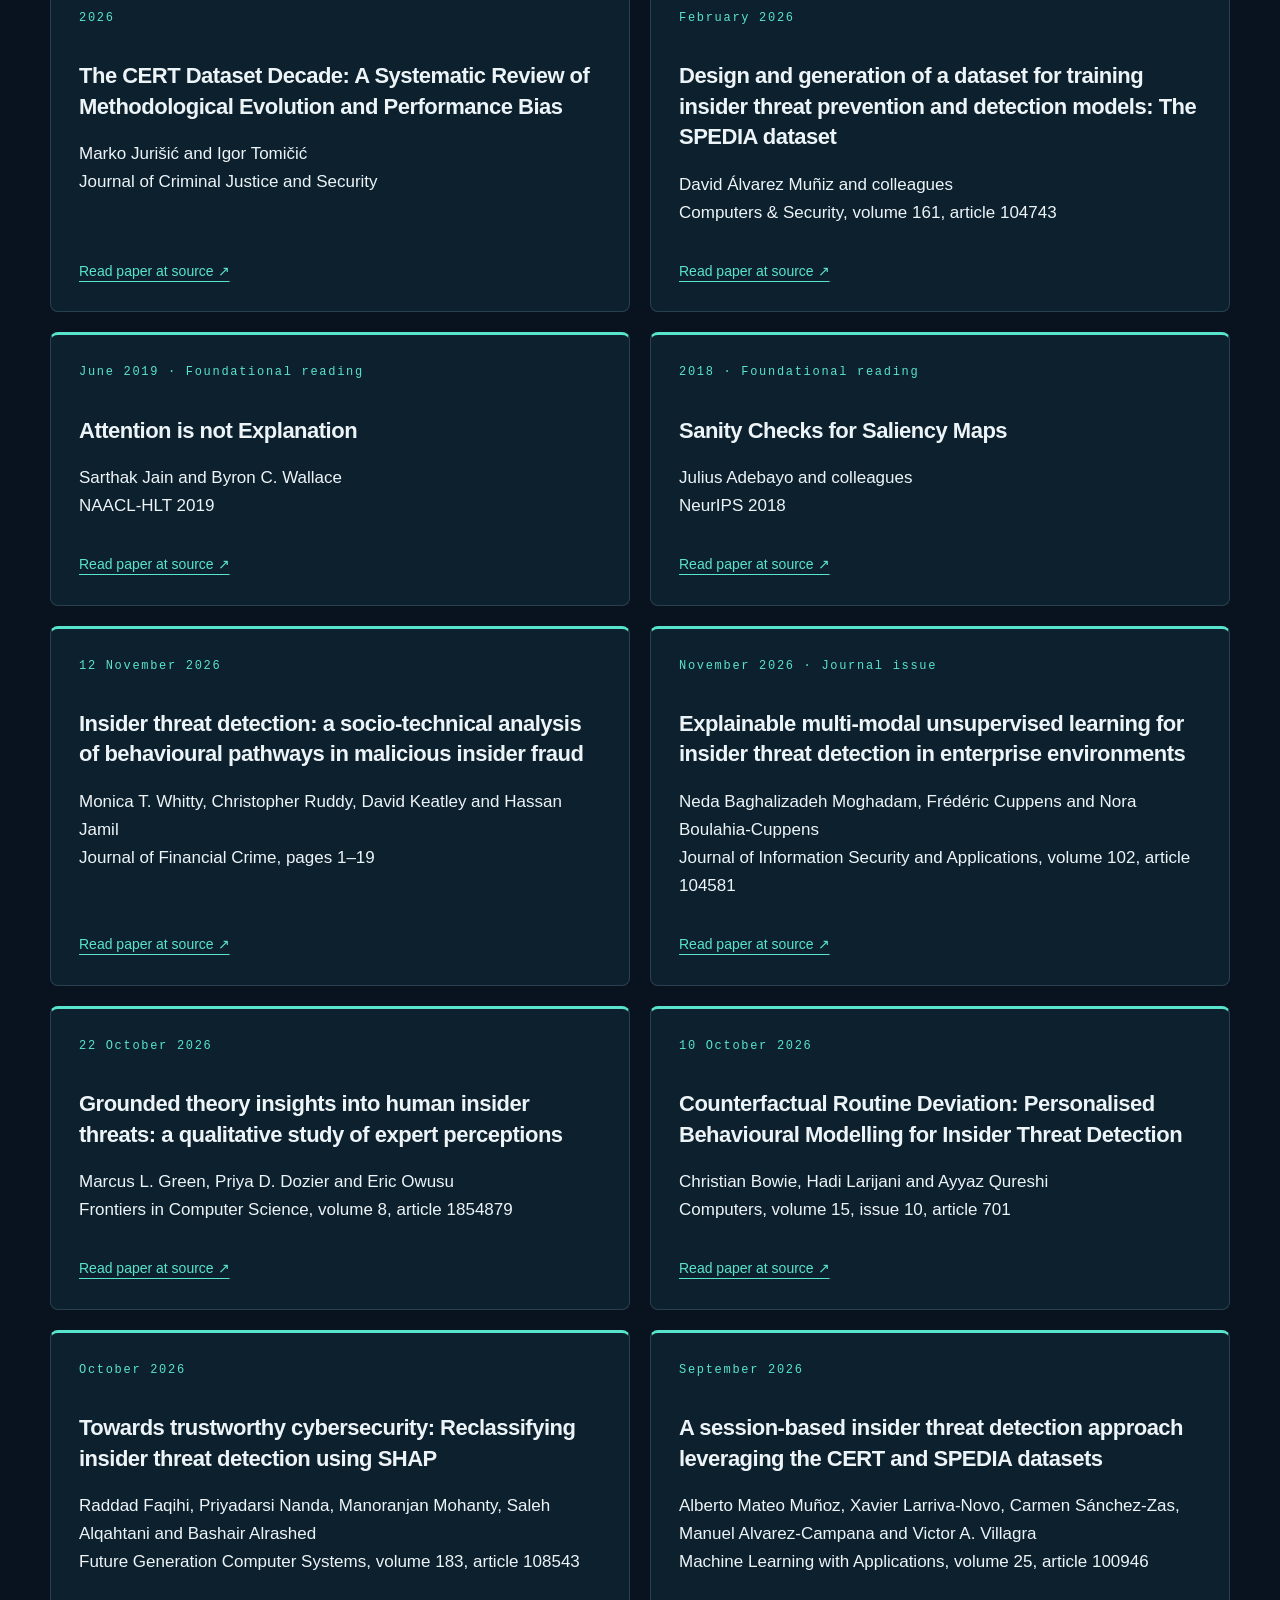
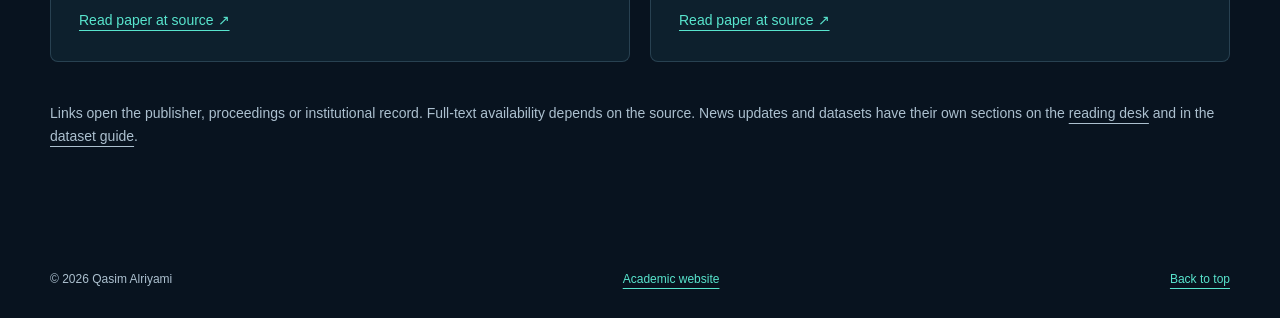
==== commit e3983832: "Refresh reading desk with insider fraud behavioural pathways study" ====
--- a/papers.html
+++ b/papers.html
@@ -1,7 +1,7 @@
 <!doctype html>
 <html lang="en"><head><meta charset="utf-8"><meta name="viewport" content="width=device-width, initial-scale=1"><meta name="description" content="Links to Qasim Alriyami's published research and papers cited or featured on his cybersecurity academic website."><meta name="theme-color" content="#08131f"><title>All papers | Qasim Alriyami</title><link rel="canonical" href="https://alriyami7777-alt.github.io/papers.html"><link rel="stylesheet" href="style.css?v=6"></head><body>
 <a class="skip" href="#main">Skip to papers</a><header class="header wrap"><a class="brand" href="index.html"><span class="monogram">QA<span>_</span></span><span class="brand-text">QASIM ALRIYAMI<br><small>CYBERSECURITY RESEARCH</small></span></a><nav aria-label="Main navigation"><a href="index.html">Home</a><a href="#my-papers">My publications</a><a href="#other-papers">Other researchers</a><a href="index.html#notes">Notes</a></nav></header>
-<main id="main" class="paper-library wrap"><div class="library-intro"><p class="eyebrow">THE PAPER LIBRARY / 12 PAPERS</p><h1>Research, one link away.</h1><p>My published work and the research papers cited or featured across this website, collected in one place.</p><div class="actions"><a class="button primary" href="#my-papers">My publications · 3</a><a class="button" href="#other-papers">Other researchers · 9</a></div></div>
+<main id="main" class="paper-library wrap"><div class="library-intro"><p class="eyebrow">THE PAPER LIBRARY / 13 PAPERS</p><h1>Research, one link away.</h1><p>My published work and the research papers cited or featured across this website, collected in one place.</p><div class="actions"><a class="button primary" href="#my-papers">My publications · 3</a><a class="button" href="#other-papers">Other researchers · 10</a></div></div>
 <section id="my-papers" class="library-group" aria-labelledby="my-papers-title"><h2 id="my-papers-title">My published papers.</h2><p>Journal and conference publications, with links to their original publication records.</p><div class="paper-links-grid"><article class="paper-link-card"><p class="eyebrow">2026</p><h3><a href="https://thesai.org/Publications/ViewPaper?Volume=17&amp;Issue=9&amp;Code=IJACSA&amp;SerialNo=91">Does It Generalize? A Cross-Dataset Study of Graph-Based Insider Threat Detection Beyond CERT</a></h3><p class="reading-byline">Qasim Mohamed Muhanna Alriyami and Mohd Murtadha Bin Mohamad<br>International Journal of Advanced Computer Science and Applications, 17(9)</p><a class="text-link" href="https://thesai.org/Publications/ViewPaper?Volume=17&amp;Issue=9&amp;Code=IJACSA&amp;SerialNo=91" aria-label="Read paper: Does It Generalize? A Cross-Dataset Study of Graph-Based Insider Threat Detection Beyond CERT">Read paper at source ↗</a></article>
 <article class="paper-link-card"><p class="eyebrow">INCoS 2014</p><h3><a href="https://doi.org/10.1109/INCoS.2014.27">A Survey of Intrusion Detection Systems for Mobile Ad Hoc Networks</a></h3><p class="reading-byline">Q. M. Alriyami, E. Asimakopoulou, and N. Bessis<br>2014 International Conference on Intelligent Networking and Collaborative Systems, pp. 427–432</p><p class="date-note">2014 conference; the university record dates publication to 9 March 2015.</p><a class="text-link" href="https://doi.org/10.1109/INCoS.2014.27" aria-label="Read paper: A Survey of Intrusion Detection Systems for Mobile Ad Hoc Networks">Read paper at source ↗</a></article>
 <article class="paper-link-card"><p class="eyebrow">ICCVE 2014</p><h3><a href="https://doi.org/10.1109/ICCVE.2014.7297525">Evaluation Criterias for Trust Management in Vehicular Ad-hoc Networks (VANETs)</a></h3><p class="reading-byline">Q. Alriyami, A. Adnane, and A. K. Smith<br>2014 International Conference on Connected Vehicles and Expo, pp. 118–123</p><a class="text-link" href="https://doi.org/10.1109/ICCVE.2014.7297525" aria-label="Read paper: Evaluation Criterias for Trust Management in Vehicular Ad-hoc Networks (VANETs)">Read paper at source ↗</a></article></div></section>
@@ -9,6 +9,7 @@
 <article class="paper-link-card"><p class="eyebrow">February 2026</p><h3><a href="https://doi.org/10.1016/j.cose.2025.104743">Design and generation of a dataset for training insider threat prevention and detection models: The SPEDIA dataset</a></h3><p class="reading-byline">David Álvarez Muñiz and colleagues<br>Computers &amp; Security, volume 161, article 104743</p><a class="text-link" href="https://doi.org/10.1016/j.cose.2025.104743" aria-label="Read paper: Design and generation of a dataset for training insider threat prevention and detection models: The SPEDIA dataset">Read paper at source ↗</a></article>
 <article class="paper-link-card"><p class="eyebrow">June 2019 · Foundational reading</p><h3><a href="https://aclanthology.org/N19-1357/">Attention is not Explanation</a></h3><p class="reading-byline">Sarthak Jain and Byron C. Wallace<br>NAACL-HLT 2019</p><a class="text-link" href="https://aclanthology.org/N19-1357/" aria-label="Read paper: Attention is not Explanation">Read paper at source ↗</a></article>
 <article class="paper-link-card"><p class="eyebrow">2018 · Foundational reading</p><h3><a href="https://papers.nips.cc/paper/2018/hash/294a8ed24b1ad22ec2e7efea049b8737-Abstract.html">Sanity Checks for Saliency Maps</a></h3><p class="reading-byline">Julius Adebayo and colleagues<br>NeurIPS 2018</p><a class="text-link" href="https://papers.nips.cc/paper/2018/hash/294a8ed24b1ad22ec2e7efea049b8737-Abstract.html" aria-label="Read paper: Sanity Checks for Saliency Maps">Read paper at source ↗</a></article>
+<article class="paper-link-card"><p class="eyebrow">12 November 2026</p><h3><a href="https://www.emerald.com/jfc/article/doi/10.1108/JFC-04-2026-0185/1408262/Insider-threat-detection-a-socio-technical">Insider threat detection: a socio-technical analysis of behavioural pathways in malicious insider fraud</a></h3><p class="reading-byline">Monica T. Whitty, Christopher Ruddy, David Keatley and Hassan Jamil<br>Journal of Financial Crime, pages 1–19</p><a class="text-link" href="https://www.emerald.com/jfc/article/doi/10.1108/JFC-04-2026-0185/1408262/Insider-threat-detection-a-socio-technical" aria-label="Read paper: Insider threat detection: a socio-technical analysis of behavioural pathways in malicious insider fraud">Read paper at source ↗</a></article>
 <article class="paper-link-card"><p class="eyebrow">November 2026 · Journal issue</p><h3><a href="https://www.sciencedirect.com/science/article/abs/pii/S2214212626002115">Explainable multi-modal unsupervised learning for insider threat detection in enterprise environments</a></h3><p class="reading-byline">Neda Baghalizadeh Moghadam, Frédéric Cuppens and Nora Boulahia-Cuppens<br>Journal of Information Security and Applications, volume 102, article 104581</p><a class="text-link" href="https://www.sciencedirect.com/science/article/abs/pii/S2214212626002115" aria-label="Read paper: Explainable multi-modal unsupervised learning for insider threat detection in enterprise environments">Read paper at source ↗</a></article>
 <article class="paper-link-card"><p class="eyebrow">22 October 2026</p><h3><a href="https://www.frontiersin.org/journals/computer-science/articles/10.3389/fcomp.2026.1854879/full">Grounded theory insights into human insider threats: a qualitative study of expert perceptions</a></h3><p class="reading-byline">Marcus L. Green, Priya D. Dozier and Eric Owusu<br>Frontiers in Computer Science, volume 8, article 1854879</p><a class="text-link" href="https://www.frontiersin.org/journals/computer-science/articles/10.3389/fcomp.2026.1854879/full" aria-label="Read paper: Grounded theory insights into human insider threats: a qualitative study of expert perceptions">Read paper at source ↗</a></article>
 <article class="paper-link-card"><p class="eyebrow">10 October 2026</p><h3><a href="https://researchonline.gcu.ac.uk/en/publications/counterfactual-routine-deviation-personalised-behavioural-modelli/">Counterfactual Routine Deviation: Personalised Behavioural Modelling for Insider Threat Detection</a></h3><p class="reading-byline">Christian Bowie, Hadi Larijani and Ayyaz Qureshi<br>Computers, volume 15, issue 10, article 701</p><a class="text-link" href="https://researchonline.gcu.ac.uk/en/publications/counterfactual-routine-deviation-personalised-behavioural-modelli/" aria-label="Read paper: Counterfactual Routine Deviation: Personalised Behavioural Modelling for Insider Threat Detection">Read paper at source ↗</a></article>
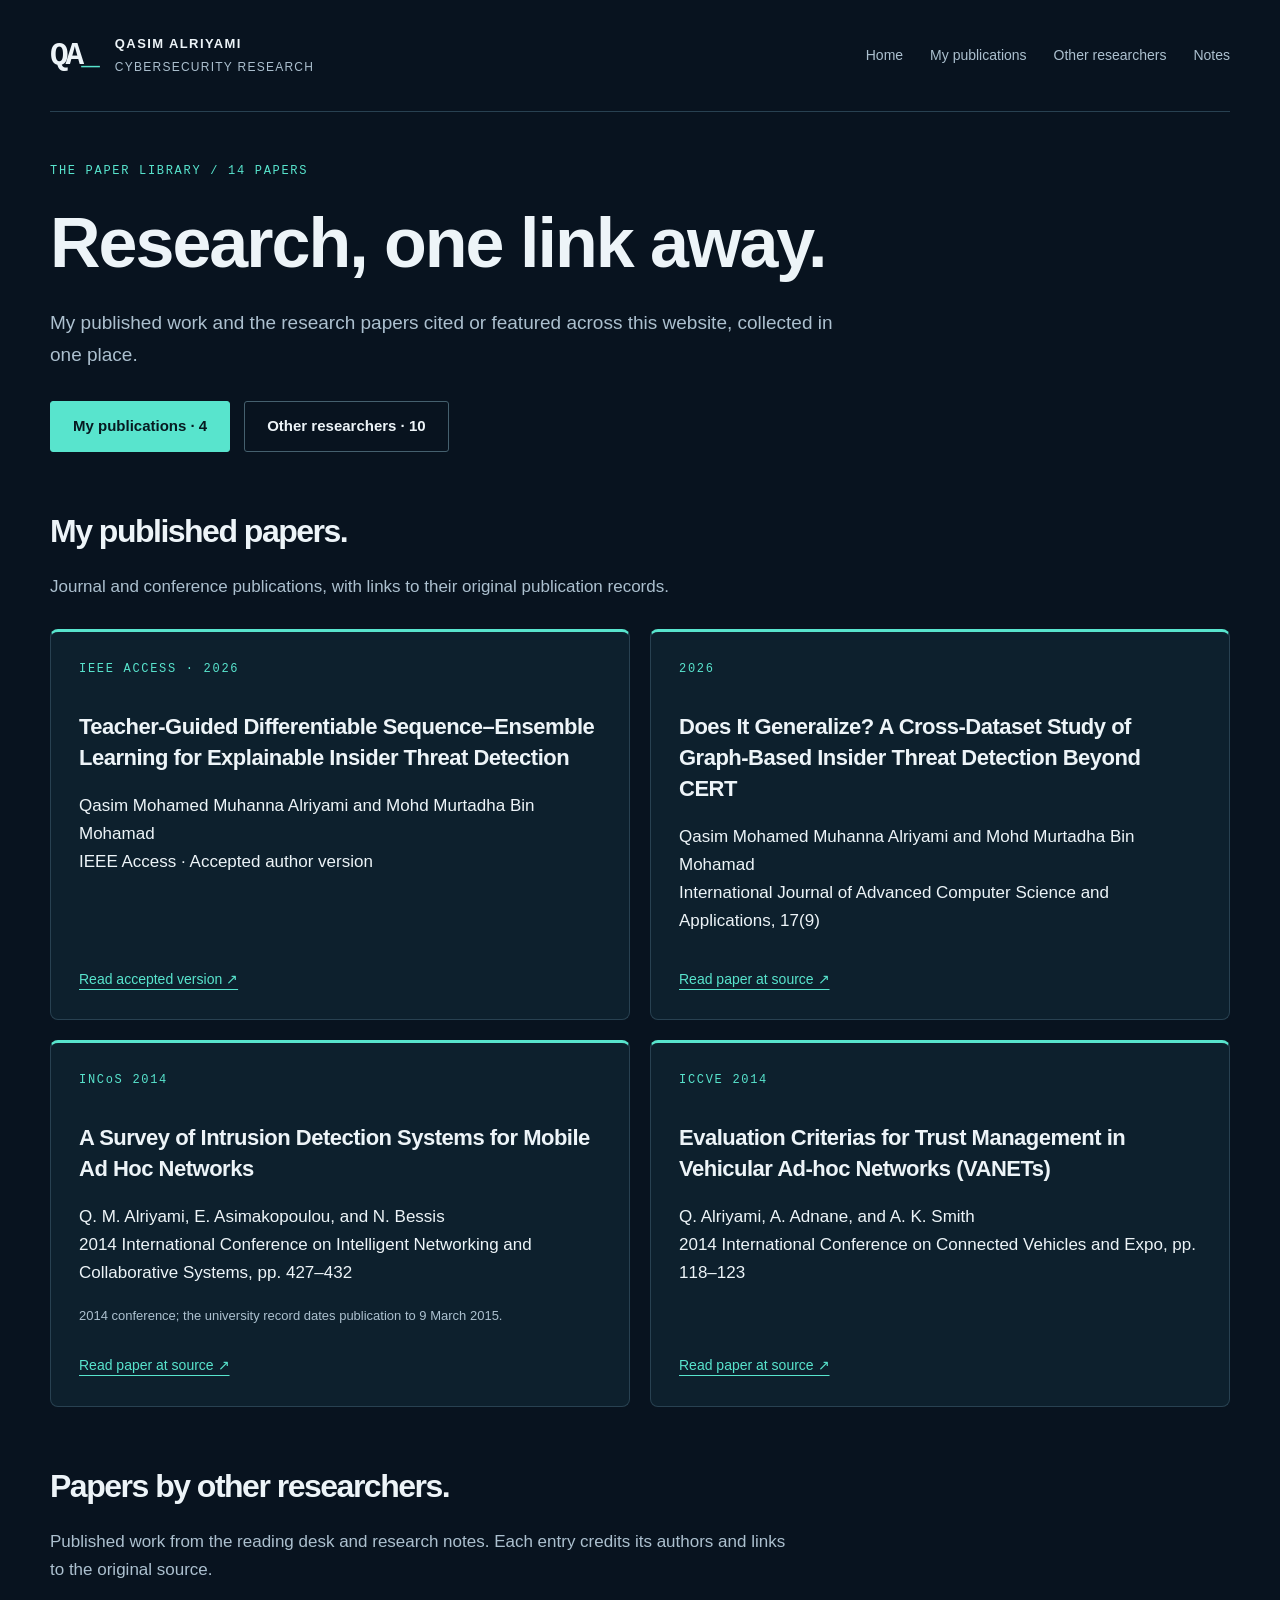
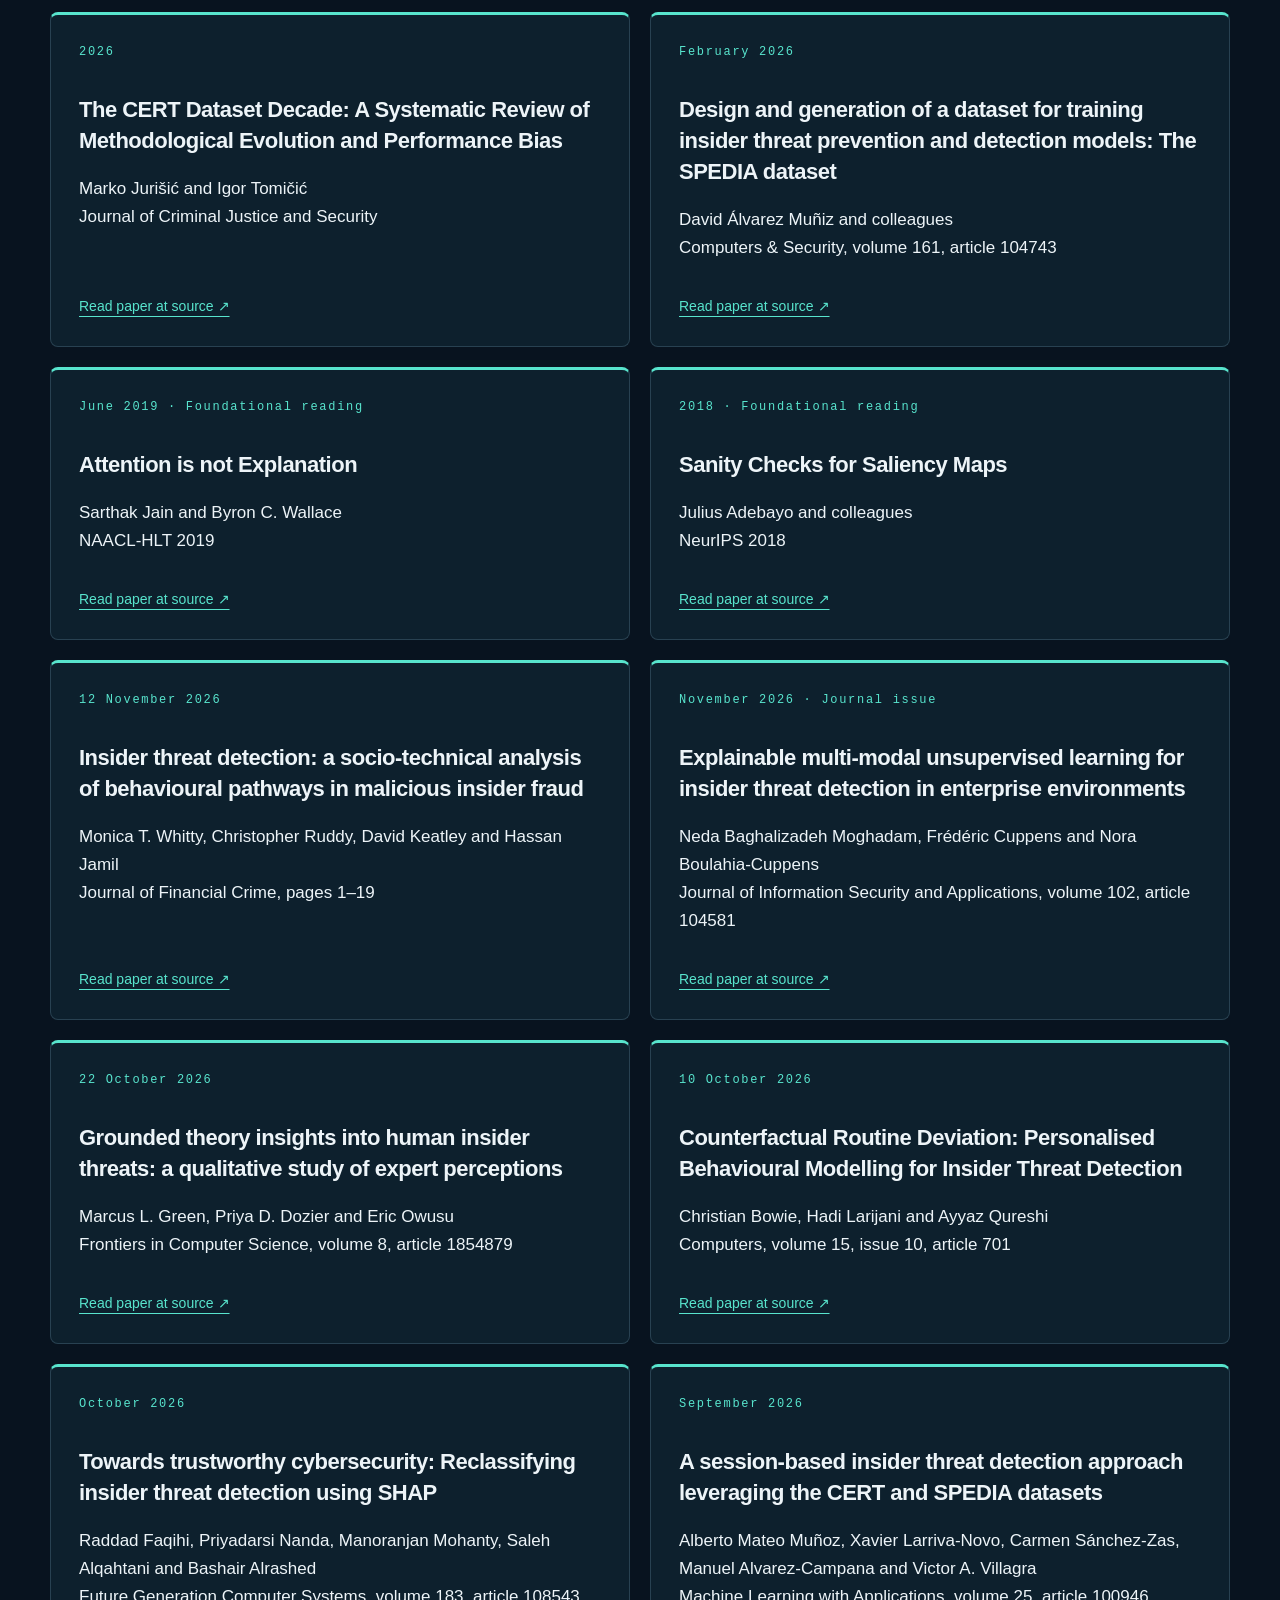
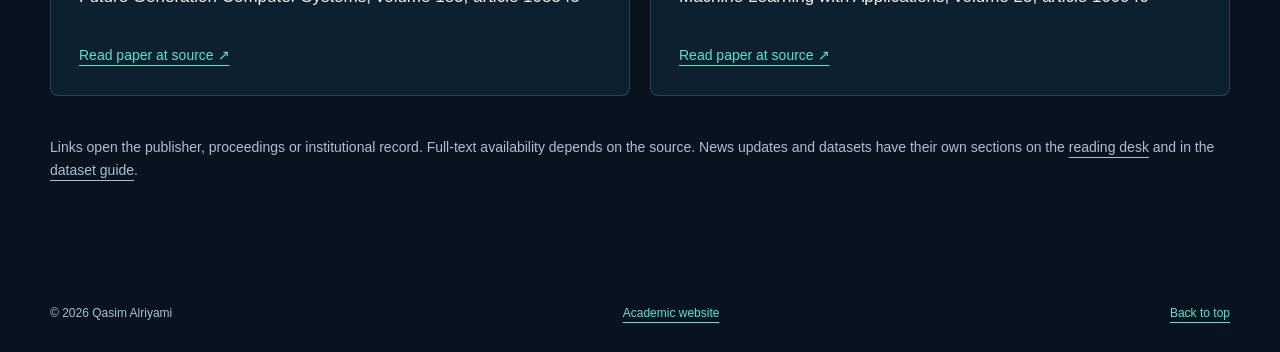
==== commit c6bd1eba: "List TRACE accepted author version in papers.html" ====
--- a/papers.html
+++ b/papers.html
@@ -1,8 +1,9 @@
 <!doctype html>
 <html lang="en"><head><meta charset="utf-8"><meta name="viewport" content="width=device-width, initial-scale=1"><meta name="description" content="Links to Qasim Alriyami's published research and papers cited or featured on his cybersecurity academic website."><meta name="theme-color" content="#08131f"><title>All papers | Qasim Alriyami</title><link rel="canonical" href="https://alriyami7777-alt.github.io/papers.html"><link rel="stylesheet" href="style.css?v=6"></head><body>
 <a class="skip" href="#main">Skip to papers</a><header class="header wrap"><a class="brand" href="index.html"><span class="monogram">QA<span>_</span></span><span class="brand-text">QASIM ALRIYAMI<br><small>CYBERSECURITY RESEARCH</small></span></a><nav aria-label="Main navigation"><a href="index.html">Home</a><a href="#my-papers">My publications</a><a href="#other-papers">Other researchers</a><a href="index.html#notes">Notes</a></nav></header>
-<main id="main" class="paper-library wrap"><div class="library-intro"><p class="eyebrow">THE PAPER LIBRARY / 13 PAPERS</p><h1>Research, one link away.</h1><p>My published work and the research papers cited or featured across this website, collected in one place.</p><div class="actions"><a class="button primary" href="#my-papers">My publications · 3</a><a class="button" href="#other-papers">Other researchers · 10</a></div></div>
-<section id="my-papers" class="library-group" aria-labelledby="my-papers-title"><h2 id="my-papers-title">My published papers.</h2><p>Journal and conference publications, with links to their original publication records.</p><div class="paper-links-grid"><article class="paper-link-card"><p class="eyebrow">2026</p><h3><a href="https://thesai.org/Publications/ViewPaper?Volume=17&amp;Issue=9&amp;Code=IJACSA&amp;SerialNo=91">Does It Generalize? A Cross-Dataset Study of Graph-Based Insider Threat Detection Beyond CERT</a></h3><p class="reading-byline">Qasim Mohamed Muhanna Alriyami and Mohd Murtadha Bin Mohamad<br>International Journal of Advanced Computer Science and Applications, 17(9)</p><a class="text-link" href="https://thesai.org/Publications/ViewPaper?Volume=17&amp;Issue=9&amp;Code=IJACSA&amp;SerialNo=91" aria-label="Read paper: Does It Generalize? A Cross-Dataset Study of Graph-Based Insider Threat Detection Beyond CERT">Read paper at source ↗</a></article>
+<main id="main" class="paper-library wrap"><div class="library-intro"><p class="eyebrow">THE PAPER LIBRARY / 14 PAPERS</p><h1>Research, one link away.</h1><p>My published work and the research papers cited or featured across this website, collected in one place.</p><div class="actions"><a class="button primary" href="#my-papers">My publications · 4</a><a class="button" href="#other-papers">Other researchers · 10</a></div></div>
+<section id="my-papers" class="library-group" aria-labelledby="my-papers-title"><h2 id="my-papers-title">My published papers.</h2><p>Journal and conference publications, with links to their original publication records.</p><div class="paper-links-grid"><article class="paper-link-card" id="trace-ieee-access"><p class="eyebrow">IEEE ACCESS · 2026</p><h3><a href="https://doi.org/10.1109/ACCESS.2026.3757171">Teacher-Guided Differentiable Sequence–Ensemble Learning for Explainable Insider Threat Detection</a></h3><p class="reading-byline">Qasim Mohamed Muhanna Alriyami and Mohd Murtadha Bin Mohamad<br>IEEE Access · Accepted author version</p><a class="text-link" href="https://ieeexplore.ieee.org/stampPDF/getPDF.jsp?tp=&amp;arnumber=11811967">Read accepted version ↗</a></article>
+<article class="paper-link-card"><p class="eyebrow">2026</p><h3><a href="https://thesai.org/Publications/ViewPaper?Volume=17&amp;Issue=9&amp;Code=IJACSA&amp;SerialNo=91">Does It Generalize? A Cross-Dataset Study of Graph-Based Insider Threat Detection Beyond CERT</a></h3><p class="reading-byline">Qasim Mohamed Muhanna Alriyami and Mohd Murtadha Bin Mohamad<br>International Journal of Advanced Computer Science and Applications, 17(9)</p><a class="text-link" href="https://thesai.org/Publications/ViewPaper?Volume=17&amp;Issue=9&amp;Code=IJACSA&amp;SerialNo=91" aria-label="Read paper: Does It Generalize? A Cross-Dataset Study of Graph-Based Insider Threat Detection Beyond CERT">Read paper at source ↗</a></article>
 <article class="paper-link-card"><p class="eyebrow">INCoS 2014</p><h3><a href="https://doi.org/10.1109/INCoS.2014.27">A Survey of Intrusion Detection Systems for Mobile Ad Hoc Networks</a></h3><p class="reading-byline">Q. M. Alriyami, E. Asimakopoulou, and N. Bessis<br>2014 International Conference on Intelligent Networking and Collaborative Systems, pp. 427–432</p><p class="date-note">2014 conference; the university record dates publication to 9 March 2015.</p><a class="text-link" href="https://doi.org/10.1109/INCoS.2014.27" aria-label="Read paper: A Survey of Intrusion Detection Systems for Mobile Ad Hoc Networks">Read paper at source ↗</a></article>
 <article class="paper-link-card"><p class="eyebrow">ICCVE 2014</p><h3><a href="https://doi.org/10.1109/ICCVE.2014.7297525">Evaluation Criterias for Trust Management in Vehicular Ad-hoc Networks (VANETs)</a></h3><p class="reading-byline">Q. Alriyami, A. Adnane, and A. K. Smith<br>2014 International Conference on Connected Vehicles and Expo, pp. 118–123</p><a class="text-link" href="https://doi.org/10.1109/ICCVE.2014.7297525" aria-label="Read paper: Evaluation Criterias for Trust Management in Vehicular Ad-hoc Networks (VANETs)">Read paper at source ↗</a></article></div></section>
 <section id="other-papers" class="library-group" aria-labelledby="other-papers-title"><h2 id="other-papers-title">Papers by other researchers.</h2><p>Published work from the reading desk and research notes. Each entry credits its authors and links to the original source.</p><div class="paper-links-grid"><article class="paper-link-card"><p class="eyebrow">2026</p><h3><a href="https://www.fvv.um.si/rv/arhiv/2026/2026-02-Jurisic-Tomicic-E.html">The CERT Dataset Decade: A Systematic Review of Methodological Evolution and Performance Bias</a></h3><p class="reading-byline">Marko Jurišić and Igor Tomičić<br>Journal of Criminal Justice and Security</p><a class="text-link" href="https://www.fvv.um.si/rv/arhiv/2026/2026-02-Jurisic-Tomicic-E.html" aria-label="Read paper: The CERT Dataset Decade: A Systematic Review of Methodological Evolution and Performance Bias">Read paper at source ↗</a></article>
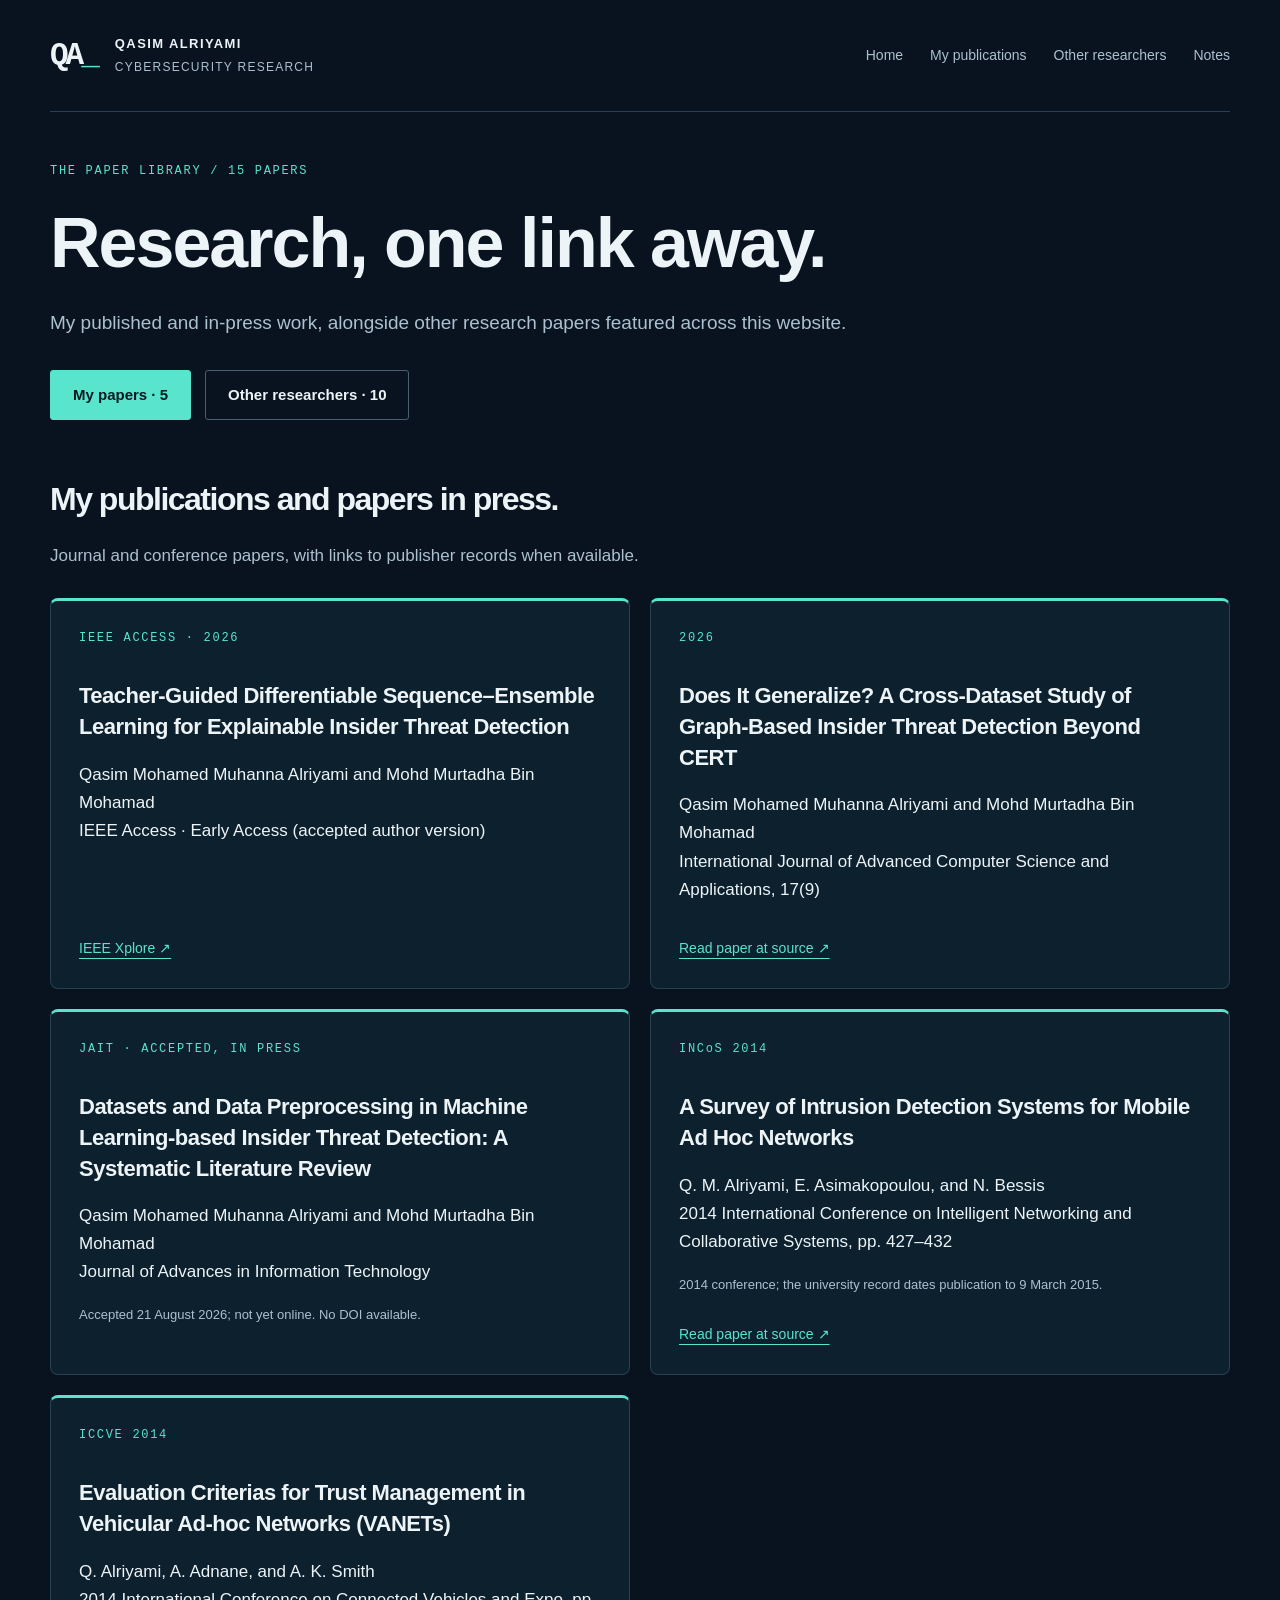
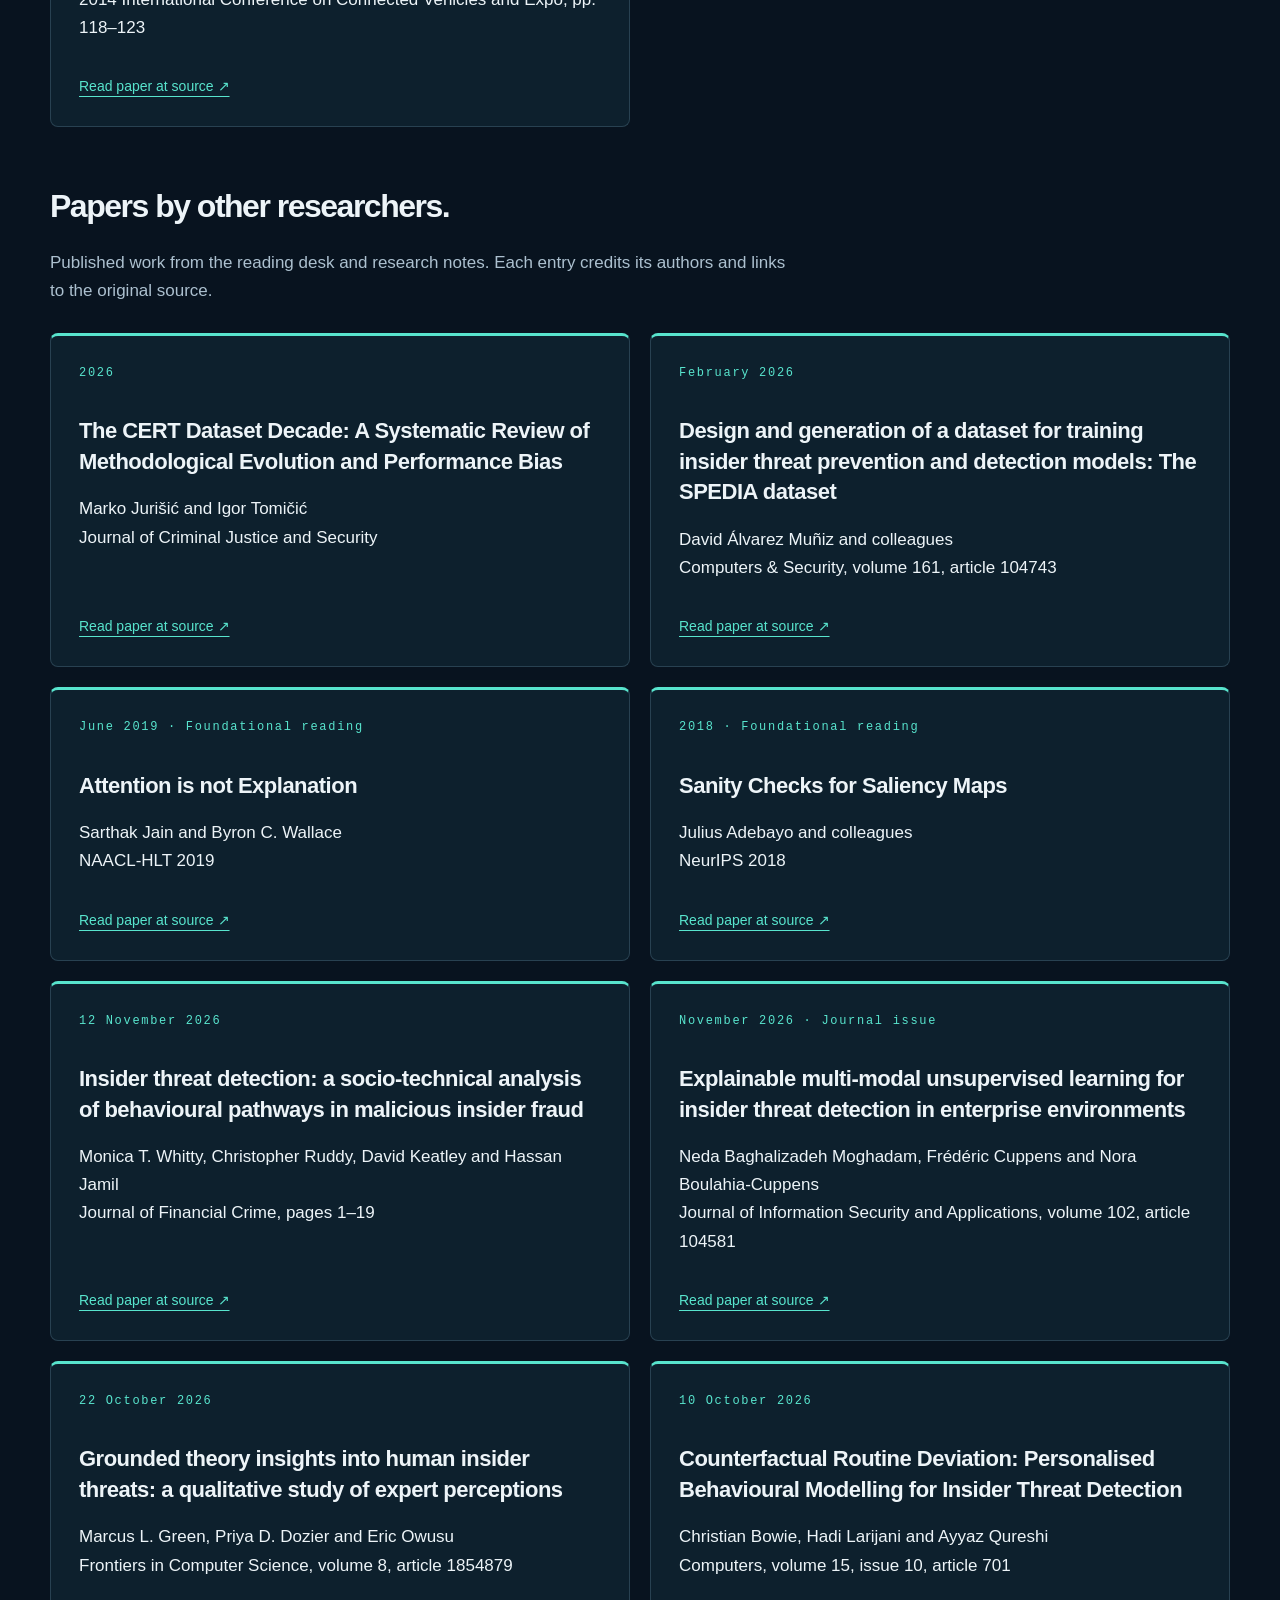
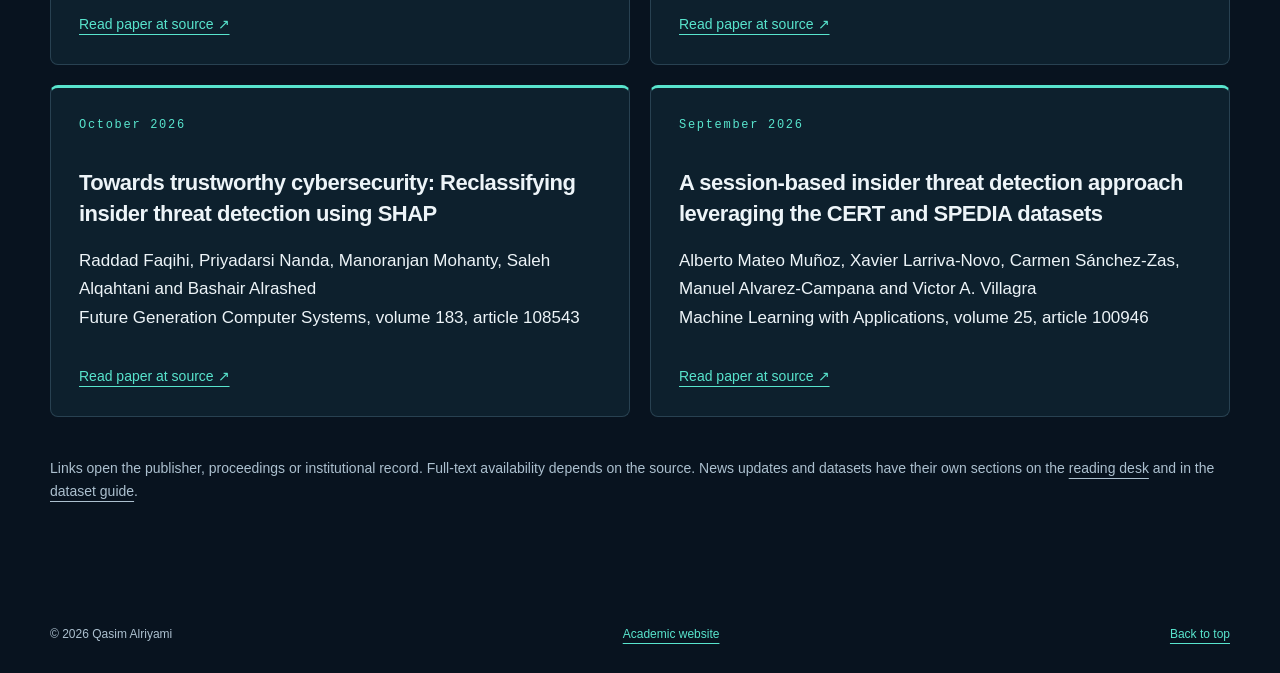
==== commit 94a6cfbb: "Update publication status and identifiers in papers.html" ====
--- a/papers.html
+++ b/papers.html
@@ -1,9 +1,10 @@
 <!doctype html>
 <html lang="en"><head><meta charset="utf-8"><meta name="viewport" content="width=device-width, initial-scale=1"><meta name="description" content="Links to Qasim Alriyami's published research and papers cited or featured on his cybersecurity academic website."><meta name="theme-color" content="#08131f"><title>All papers | Qasim Alriyami</title><link rel="canonical" href="https://alriyami7777-alt.github.io/papers.html"><link rel="stylesheet" href="style.css?v=6"></head><body>
 <a class="skip" href="#main">Skip to papers</a><header class="header wrap"><a class="brand" href="index.html"><span class="monogram">QA<span>_</span></span><span class="brand-text">QASIM ALRIYAMI<br><small>CYBERSECURITY RESEARCH</small></span></a><nav aria-label="Main navigation"><a href="index.html">Home</a><a href="#my-papers">My publications</a><a href="#other-papers">Other researchers</a><a href="index.html#notes">Notes</a></nav></header>
-<main id="main" class="paper-library wrap"><div class="library-intro"><p class="eyebrow">THE PAPER LIBRARY / 14 PAPERS</p><h1>Research, one link away.</h1><p>My published work and the research papers cited or featured across this website, collected in one place.</p><div class="actions"><a class="button primary" href="#my-papers">My publications · 4</a><a class="button" href="#other-papers">Other researchers · 10</a></div></div>
-<section id="my-papers" class="library-group" aria-labelledby="my-papers-title"><h2 id="my-papers-title">My published papers.</h2><p>Journal and conference publications, with links to their original publication records.</p><div class="paper-links-grid"><article class="paper-link-card" id="trace-ieee-access"><p class="eyebrow">IEEE ACCESS · 2026</p><h3><a href="https://doi.org/10.1109/ACCESS.2026.3757171">Teacher-Guided Differentiable Sequence–Ensemble Learning for Explainable Insider Threat Detection</a></h3><p class="reading-byline">Qasim Mohamed Muhanna Alriyami and Mohd Murtadha Bin Mohamad<br>IEEE Access · Accepted author version</p><a class="text-link" href="https://ieeexplore.ieee.org/stampPDF/getPDF.jsp?tp=&amp;arnumber=11811967">Read accepted version ↗</a></article>
-<article class="paper-link-card"><p class="eyebrow">2026</p><h3><a href="https://thesai.org/Publications/ViewPaper?Volume=17&amp;Issue=9&amp;Code=IJACSA&amp;SerialNo=91">Does It Generalize? A Cross-Dataset Study of Graph-Based Insider Threat Detection Beyond CERT</a></h3><p class="reading-byline">Qasim Mohamed Muhanna Alriyami and Mohd Murtadha Bin Mohamad<br>International Journal of Advanced Computer Science and Applications, 17(9)</p><a class="text-link" href="https://thesai.org/Publications/ViewPaper?Volume=17&amp;Issue=9&amp;Code=IJACSA&amp;SerialNo=91" aria-label="Read paper: Does It Generalize? A Cross-Dataset Study of Graph-Based Insider Threat Detection Beyond CERT">Read paper at source ↗</a></article>
+<main id="main" class="paper-library wrap"><div class="library-intro"><p class="eyebrow">THE PAPER LIBRARY / 15 PAPERS</p><h1>Research, one link away.</h1><p>My published and in-press work, alongside other research papers featured across this website.</p><div class="actions"><a class="button primary" href="#my-papers">My papers · 5</a><a class="button" href="#other-papers">Other researchers · 10</a></div></div>
+<section id="my-papers" class="library-group" aria-labelledby="my-papers-title"><h2 id="my-papers-title">My publications and papers in press.</h2><p>Journal and conference papers, with links to publisher records when available.</p><div class="paper-links-grid"><article class="paper-link-card" id="trace-ieee-access"><p class="eyebrow">IEEE ACCESS · 2026</p><h3><a href="https://doi.org/10.1109/ACCESS.2026.3757171">Teacher-Guided Differentiable Sequence–Ensemble Learning for Explainable Insider Threat Detection</a></h3><p class="reading-byline">Qasim Mohamed Muhanna Alriyami and Mohd Murtadha Bin Mohamad<br>IEEE Access · Early Access (accepted author version)</p><a class="text-link" href="https://ieeexplore.ieee.org/document/11811967">IEEE Xplore ↗</a></article>
+<article class="paper-link-card"><p class="eyebrow">2026</p><h3><a href="https://thesai.org/Publications/ViewPaper?Volume=17&amp;Issue=9&amp;Code=IJACSA&amp;SerialNo=91">Does It Generalize? A Cross-Dataset Study of Graph-Based Insider Threat Detection Beyond CERT</a></h3><p class="reading-byline">Qasim Mohamed Muhanna Alriyami and Mohd Murtadha Bin Mohamad<br>International Journal of Advanced Computer Science and Applications, 17(9)</p><a class="text-link" href="https://doi.org/10.14569/IJACSA.2026.0170991" aria-label="Read paper: Does It Generalize? A Cross-Dataset Study of Graph-Based Insider Threat Detection Beyond CERT">Read paper at source ↗</a></article>
+<article class="paper-link-card" id="jait-in-press"><p class="eyebrow">JAIT · ACCEPTED, IN PRESS</p><h3>Datasets and Data Preprocessing in Machine Learning-based Insider Threat Detection: A Systematic Literature Review</h3><p class="reading-byline">Qasim Mohamed Muhanna Alriyami and Mohd Murtadha Bin Mohamad<br>Journal of Advances in Information Technology</p><p class="date-note">Accepted 21 August 2026; not yet online. No DOI available.</p></article>
 <article class="paper-link-card"><p class="eyebrow">INCoS 2014</p><h3><a href="https://doi.org/10.1109/INCoS.2014.27">A Survey of Intrusion Detection Systems for Mobile Ad Hoc Networks</a></h3><p class="reading-byline">Q. M. Alriyami, E. Asimakopoulou, and N. Bessis<br>2014 International Conference on Intelligent Networking and Collaborative Systems, pp. 427–432</p><p class="date-note">2014 conference; the university record dates publication to 9 March 2015.</p><a class="text-link" href="https://doi.org/10.1109/INCoS.2014.27" aria-label="Read paper: A Survey of Intrusion Detection Systems for Mobile Ad Hoc Networks">Read paper at source ↗</a></article>
 <article class="paper-link-card"><p class="eyebrow">ICCVE 2014</p><h3><a href="https://doi.org/10.1109/ICCVE.2014.7297525">Evaluation Criterias for Trust Management in Vehicular Ad-hoc Networks (VANETs)</a></h3><p class="reading-byline">Q. Alriyami, A. Adnane, and A. K. Smith<br>2014 International Conference on Connected Vehicles and Expo, pp. 118–123</p><a class="text-link" href="https://doi.org/10.1109/ICCVE.2014.7297525" aria-label="Read paper: Evaluation Criterias for Trust Management in Vehicular Ad-hoc Networks (VANETs)">Read paper at source ↗</a></article></div></section>
 <section id="other-papers" class="library-group" aria-labelledby="other-papers-title"><h2 id="other-papers-title">Papers by other researchers.</h2><p>Published work from the reading desk and research notes. Each entry credits its authors and links to the original source.</p><div class="paper-links-grid"><article class="paper-link-card"><p class="eyebrow">2026</p><h3><a href="https://www.fvv.um.si/rv/arhiv/2026/2026-02-Jurisic-Tomicic-E.html">The CERT Dataset Decade: A Systematic Review of Methodological Evolution and Performance Bias</a></h3><p class="reading-byline">Marko Jurišić and Igor Tomičić<br>Journal of Criminal Justice and Security</p><a class="text-link" href="https://www.fvv.um.si/rv/arhiv/2026/2026-02-Jurisic-Tomicic-E.html" aria-label="Read paper: The CERT Dataset Decade: A Systematic Review of Methodological Evolution and Performance Bias">Read paper at source ↗</a></article>
